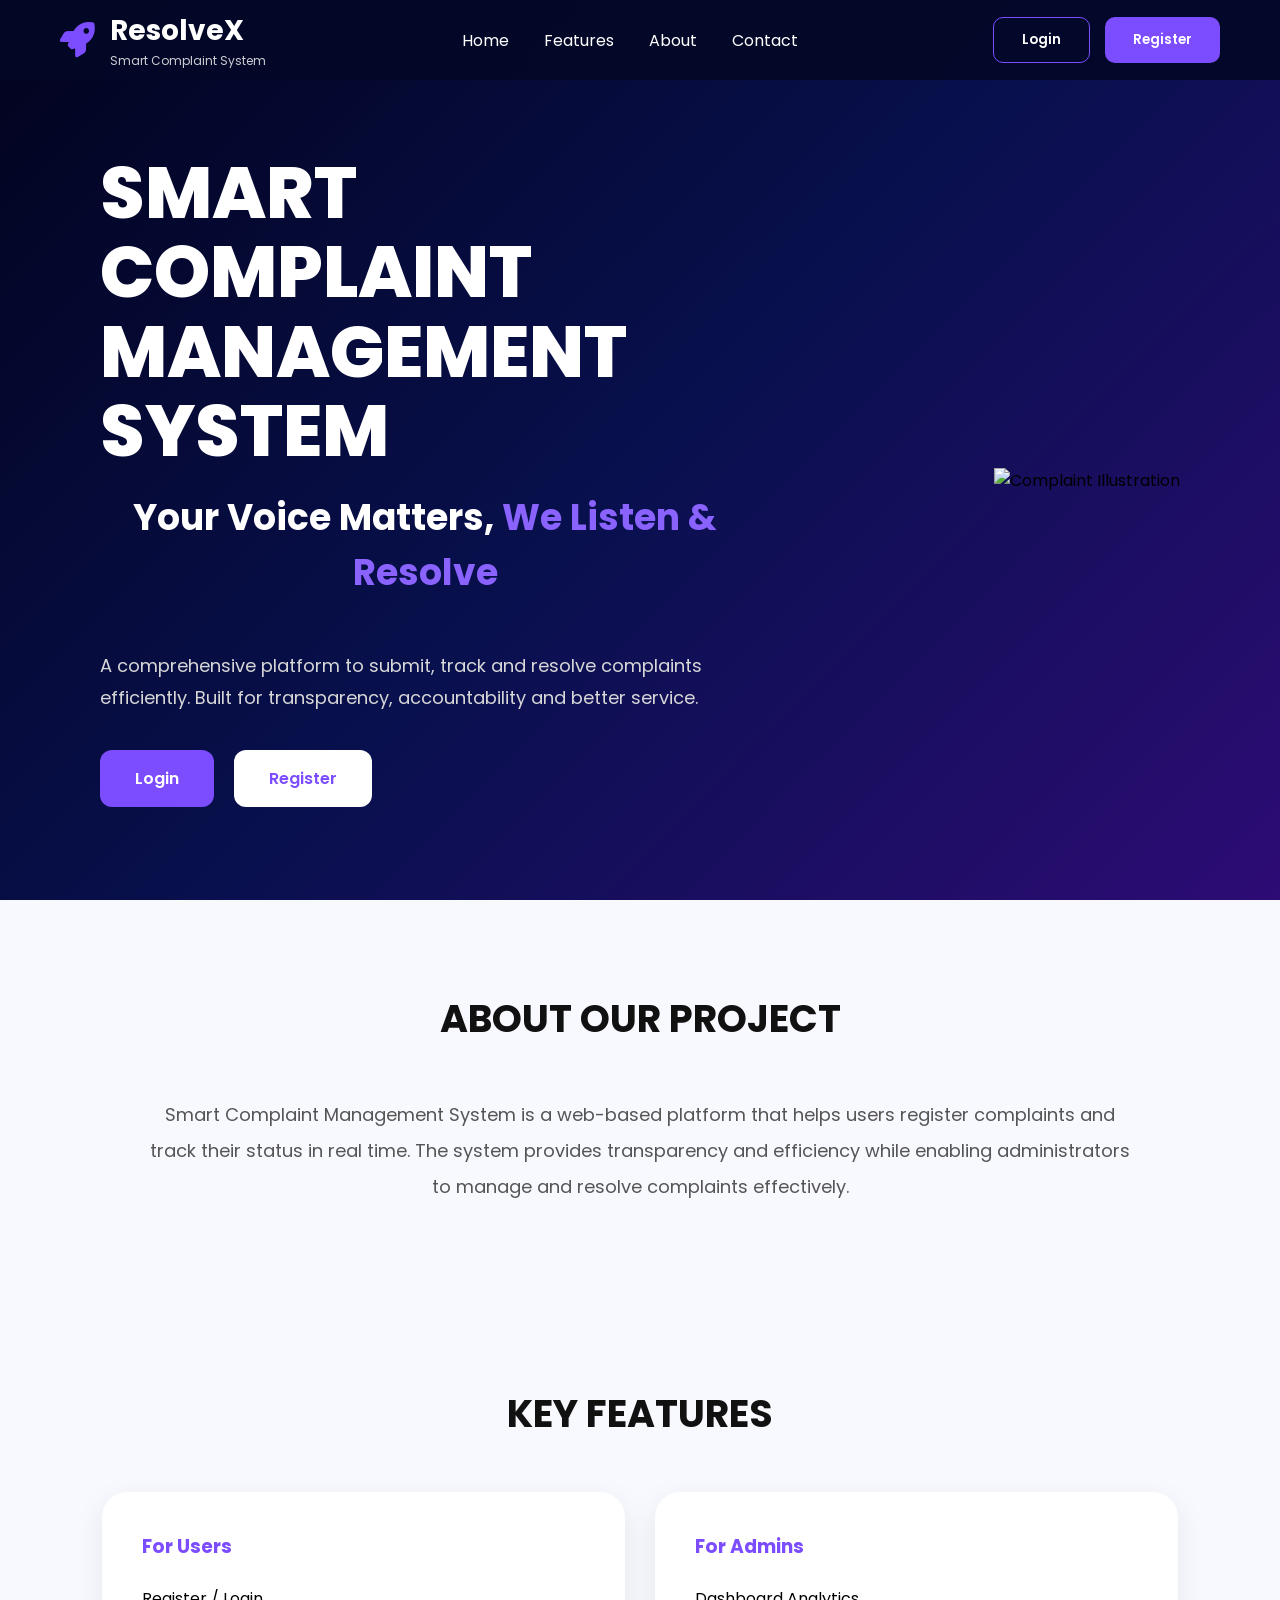
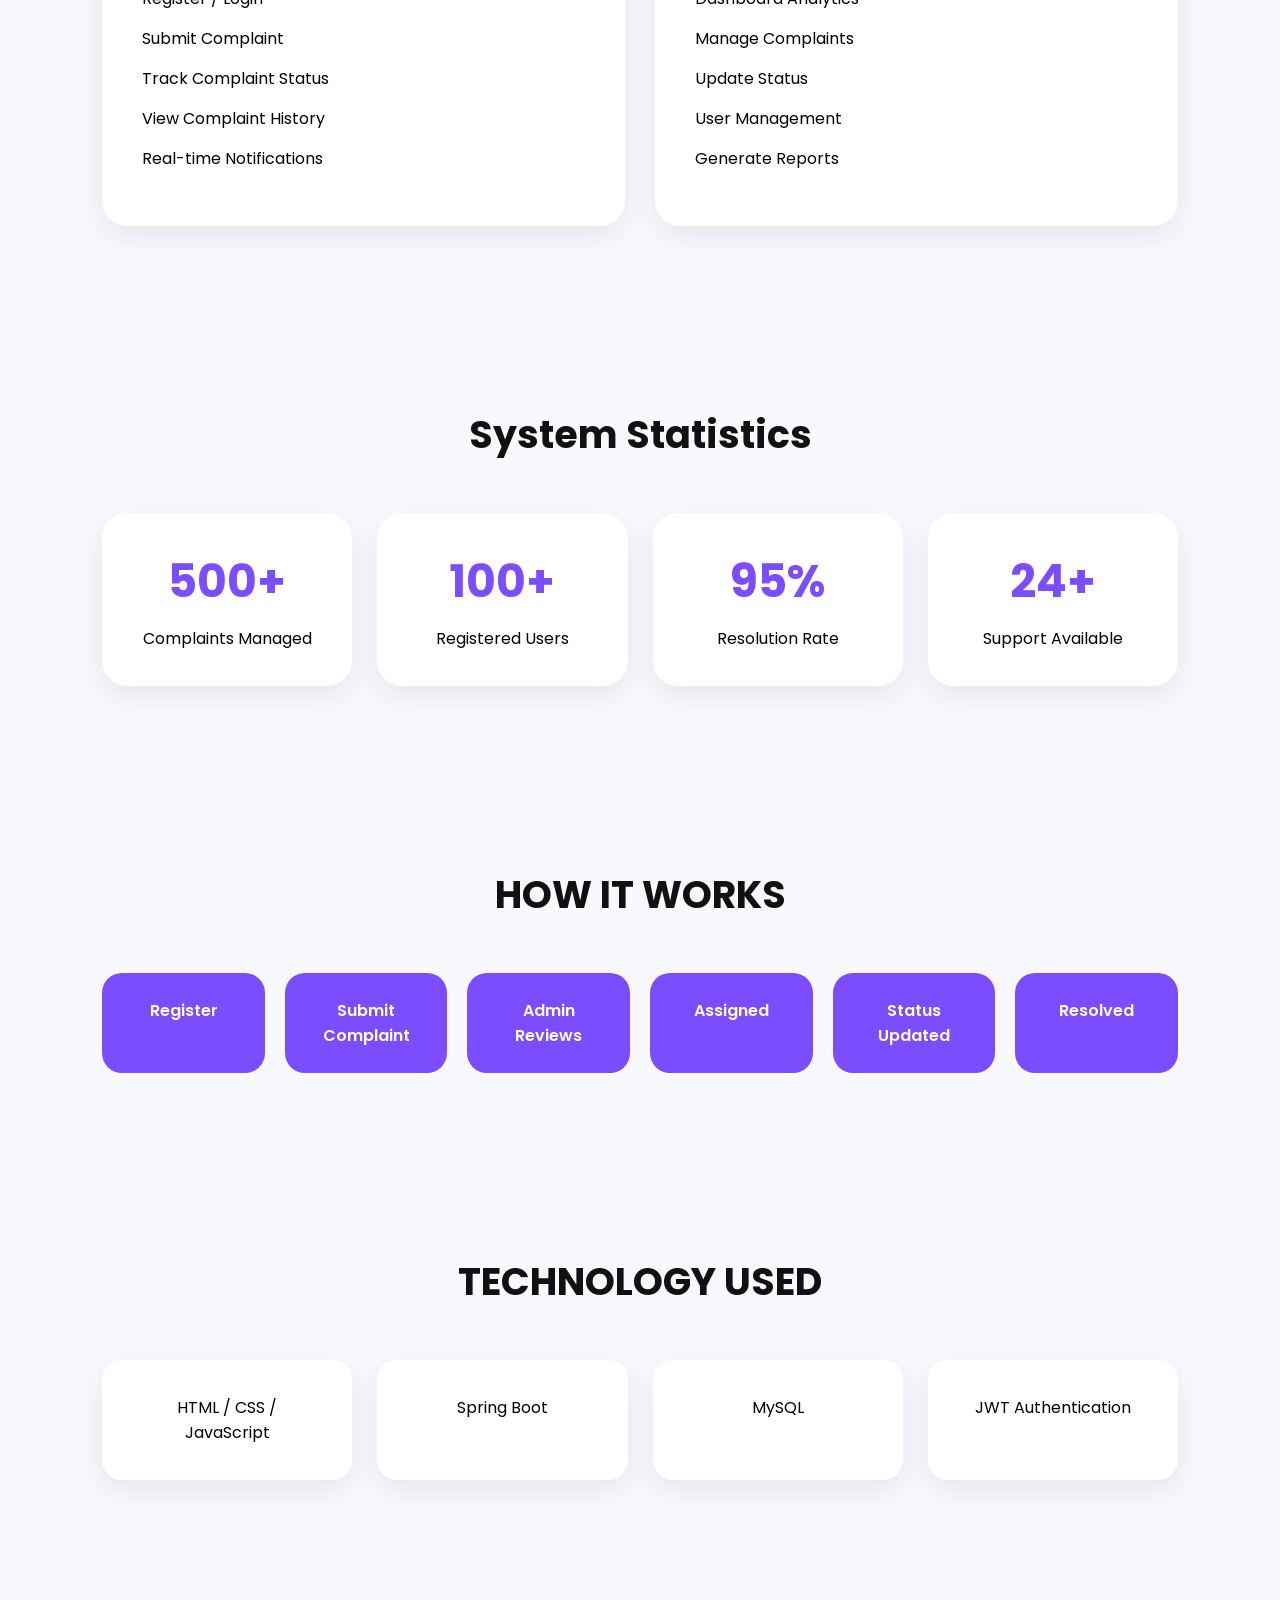
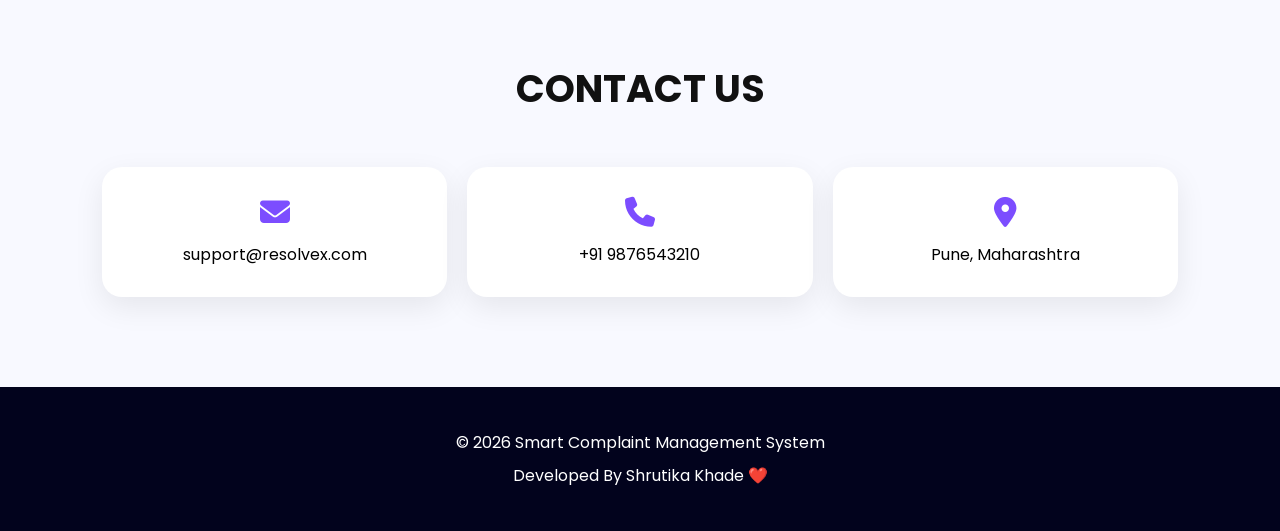
==== Complaint-Managment-System/frontend/index.html @ 394b04c9 "ADD" ====
<!DOCTYPE html>
<html lang="en">
<head>
    <meta charset="UTF-8">
    <meta name="viewport" content="width=device-width, initial-scale=1.0">
    <title>Smart Complaint Management System</title>

    <link rel="stylesheet" href="CSS/index.css">

    <link rel="stylesheet"
    href="https://cdnjs.cloudflare.com/ajax/libs/font-awesome/6.5.1/css/all.min.css">

</head>

<body>

<!-- NAVBAR -->

<nav class="navbar">

    <div class="logo">

        <i class="fa-solid fa-rocket"></i>

        <div>
            <h2>ResolveX</h2>
            <p>Smart Complaint System</p>
        </div>

    </div>

    <ul class="nav-links">
        <li><a href="#">Home</a></li>
        <li><a href="#features">Features</a></li>
        <li><a href="#about">About</a></li>
        <li><a href="#contact">Contact</a></li>
    </ul>

    <div class="nav-buttons">

        <button class="login-btn"
        onclick="window.location.href='login.html'">
            Login
        </button>

        <button class="register-btn"
        onclick="window.location.href='register.html'">
            Register
        </button>

    </div>

</nav>

<!-- HERO SECTION -->

<section class="hero">

    <div class="hero-content">

        <h1>
            SMART COMPLAINT
            <br>
            MANAGEMENT SYSTEM
        </h1>

        <h2>
            Your Voice Matters,
            <span>We Listen & Resolve</span>
        </h2>

        <p>
            A comprehensive platform to submit,
            track and resolve complaints efficiently.
            Built for transparency, accountability
            and better service.
        </p>

        <div class="hero-buttons">

            <button class="hero-login">
                Login
            </button>

            <button class="hero-register">
                Register
            </button>

        </div>

    </div>

    <div class="hero-image">

        <img src="https://cdn-icons-png.flaticon.com/512/4140/4140048.png"
        alt="Complaint Illustration">

    </div>

</section>

<!-- ABOUT -->

<section id="about" class="about-section">

    <h2>ABOUT OUR PROJECT</h2>

    <p>

        Smart Complaint Management System is a web-based
        platform that helps users register complaints
        and track their status in real time.

        The system provides transparency and efficiency
        while enabling administrators to manage and
        resolve complaints effectively.

    </p>

</section>

<!-- FEATURES -->

<section id="features" class="features-section">

    <h2>KEY FEATURES</h2>

    <div class="features-grid">

        <div class="feature-box">

            <h3>For Users</h3>

            <ul>

                <li>Register / Login</li>
                <li>Submit Complaint</li>
                <li>Track Complaint Status</li>
                <li>View Complaint History</li>
                <li>Real-time Notifications</li>

            </ul>

        </div>

        <div class="feature-box">

            <h3>For Admins</h3>

            <ul>

                <li>Dashboard Analytics</li>
                <li>Manage Complaints</li>
                <li>Update Status</li>
                <li>User Management</li>
                <li>Generate Reports</li>

            </ul>

        </div>

    </div>

</section>

<!-- STATS -->

<section class="stats-section">

    <h2>System Statistics</h2>

    <div class="stats-grid">

        <div class="stat-card">

            <h1>500+</h1>

            <p>Complaints Managed</p>

        </div>

        <div class="stat-card">

            <h1>100+</h1>

            <p>Registered Users</p>

        </div>

        <div class="stat-card">

            <h1>95%</h1>

            <p>Resolution Rate</p>

        </div>

        <div class="stat-card">

            <h1>24/7</h1>

            <p>Support Available</p>

        </div>

    </div>

</section>

<!-- HOW IT WORKS -->

<section class="workflow">

    <h2>HOW IT WORKS</h2>

    <div class="steps">

        <div class="step">Register</div>

        <div class="step">Submit Complaint</div>

        <div class="step">Admin Reviews</div>

        <div class="step">Assigned</div>

        <div class="step">Status Updated</div>

        <div class="step">Resolved</div>

    </div>

</section>

<!-- TECHNOLOGY -->

<section class="technology">

    <h2>TECHNOLOGY USED</h2>

    <div class="tech-grid">

        <div class="tech-card">
            HTML / CSS / JavaScript
        </div>

        <div class="tech-card">
            Spring Boot
        </div>

        <div class="tech-card">
            MySQL
        </div>

        <div class="tech-card">
            JWT Authentication
        </div>

    </div>

</section>

<!-- CONTACT -->

<section id="contact" class="contact-section">

    <h2>CONTACT US</h2>

    <div class="contact-grid">

        <div>

            <i class="fa-solid fa-envelope"></i>

            support@resolvex.com

        </div>

        <div>

            <i class="fa-solid fa-phone"></i>

            +91 9876543210

        </div>

        <div>

            <i class="fa-solid fa-location-dot"></i>

            Pune, Maharashtra

        </div>

    </div>

</section>

<!-- FOOTER -->

<footer>

    <p>

        © 2026 Smart Complaint Management System

    </p>

    <p>

        Developed By Shrutika Khade ❤️

    </p>

</footer>

<script src="JavaScript/index.js"></script>

</body>
</html>
---- Complaint-Managment-System/frontend/CSS/index.css ----
/* GOOGLE FONT */

@import url('https://fonts.googleapis.com/css2?family=Poppins:wght@300;400;500;600;700;800&display=swap');

*{
    margin:0;
    padding:0;
    box-sizing:border-box;
    font-family:'Poppins',sans-serif;
}

html{
    scroll-behavior:smooth;
}

body{
    background:#f8f9ff;
    overflow-x:hidden;
}

/* =====================
   NAVBAR
===================== */

.navbar{
    position:fixed;
    top:0;
    left:0;
    width:100%;
    height:80px;

    display:flex;
    justify-content:space-between;
    align-items:center;

    padding:0 60px;

    background:rgba(4,8,40,0.95);

    -webkit-backdrop-filter: blur(10px);
backdrop-filter: blur(10px);

    z-index:1000;
}

.logo{
    display:flex;
    align-items:center;
    gap:15px;
    color:white;
}

.logo i{
    font-size:35px;
    color:#7c4dff;
}

.logo h2{
    font-size:28px;
}

.logo p{
    font-size:12px;
    opacity:.8;
}

.nav-links{
    display:flex;
    gap:35px;
    list-style:none;
}

.nav-links a{
    color:white;
    text-decoration:none;
    transition:.3s;
}

.nav-links a:hover{
    color:#8a63ff;
}

.nav-buttons{
    display:flex;
    gap:15px;
}

.login-btn,
.register-btn{
    border:none;
    padding:12px 28px;
    border-radius:10px;
    cursor:pointer;
    font-weight:600;
}

.login-btn{
    background:transparent;
    border:1px solid #7c4dff;
    color:white;
}

.register-btn{
    background:#7c4dff;
    color:white;
}

/* =====================
   HERO
===================== */

.hero{
    min-height:100vh;

    background:
    linear-gradient(
        135deg,
        #02031d,
        #08104d,
        #2d0c75
    );

    display:flex;
    justify-content:space-between;
    align-items:center;

    padding:120px 100px 60px;
}

.hero-content{
    max-width:650px;
}

.hero-content h1{
    color:white;
    font-size:72px;
    font-weight:800;
    line-height:1.1;
}

.hero-content h2{
    margin-top:20px;
    color:white;
    font-size:36px;
}

.hero-content span{
    color:#8a63ff;
}

.hero-content p{
    color:#d7d7d7;
    margin-top:25px;
    line-height:1.8;
    font-size:18px;
}

.hero-buttons{
    margin-top:35px;
    display:flex;
    gap:20px;
}

.hero-login,
.hero-register{
    padding:16px 35px;
    border:none;
    border-radius:12px;
    cursor:pointer;
    font-size:16px;
    font-weight:600;
}

.hero-login{
    background:#7c4dff;
    color:white;
}

.hero-register{
    background:white;
    color:#7c4dff;
}

.hero-image img{
    width:550px;
}

/* =====================
   SECTIONS
===================== */

section{
    padding:90px 8%;
}

section h2{
    text-align:center;
    margin-bottom:50px;
    font-size:38px;
    color:#111;
}

/* =====================
   ABOUT
===================== */

.about-section p{
    max-width:1000px;
    margin:auto;
    text-align:center;
    font-size:18px;
    line-height:2;
    color:#555;
}

/* =====================
   FEATURES
===================== */

.features-grid{
    display:grid;
    grid-template-columns:repeat(2,1fr);
    gap:30px;
}

.feature-box{
    background:white;
    padding:40px;
    border-radius:25px;
    box-shadow:0 10px 30px rgba(0,0,0,.08);
}

.feature-box h3{
    color:#7c4dff;
    margin-bottom:25px;
}

.feature-box ul{
    list-style:none;
}

.feature-box li{
    margin-bottom:15px;
}

/* =====================
   STATS
===================== */

.stats-grid{
    display:grid;
    grid-template-columns:repeat(4,1fr);
    gap:25px;
}

.stat-card{
    background:white;
    text-align:center;
    padding:35px;
    border-radius:25px;
    box-shadow:0 10px 30px rgba(0,0,0,.08);
}

.stat-card h1{
    color:#7c4dff;
    font-size:45px;
}

.stat-card p{
    margin-top:10px;
}

/* =====================
   WORKFLOW
===================== */

.steps{
    display:grid;
    grid-template-columns:repeat(6,1fr);
    gap:20px;
}

.step{
    background:#7c4dff;
    color:white;
    text-align:center;
    padding:25px;
    border-radius:20px;
    font-weight:600;
}

/* =====================
   TECHNOLOGY
===================== */

.tech-grid{
    display:grid;
    grid-template-columns:repeat(4,1fr);
    gap:25px;
}

.tech-card{
    background:white;
    padding:35px;
    border-radius:20px;
    text-align:center;
    box-shadow:0 10px 30px rgba(0,0,0,.08);
}

/* =====================
   CONTACT
===================== */

.contact-grid{
    display:grid;
    grid-template-columns:repeat(3,1fr);
    gap:20px;
}

.contact-grid div{
    background:white;
    padding:30px;
    border-radius:20px;
    text-align:center;
    box-shadow:0 10px 30px rgba(0,0,0,.08);
}

.contact-grid i{
    display:block;
    font-size:30px;
    margin-bottom:15px;
    color:#7c4dff;
}

/* =====================
   FOOTER
===================== */

footer{
    background:#02031d;
    color:white;
    text-align:center;
    padding:35px;
}

footer p{
    margin:8px 0;
}

/* =====================
   RESPONSIVE
===================== */

@media(max-width:1200px){

    .hero{
        flex-direction:column;
        text-align:center;
        gap:50px;
    }

    .hero-image img{
        width:400px;
    }

    .stats-grid,
    .tech-grid{
        grid-template-columns:repeat(2,1fr);
    }

    .steps{
        grid-template-columns:repeat(2,1fr);
    }
}

@media(max-width:768px){

    .navbar{
        padding:0 20px;
    }

    .nav-links{
        display:none;
    }

    .hero{
        padding:120px 30px 50px;
    }

    .hero-content h1{
        font-size:45px;
    }

    .hero-content h2{
        font-size:25px;
    }

    .hero-image img{
        width:280px;
    }

    .features-grid,
    .stats-grid,
    .tech-grid,
    .contact-grid{
        grid-template-columns:1fr;
    }

    .steps{
        grid-template-columns:1fr;
    }
}

section{
    opacity:0;
    transform:translateY(50px);
    transition:all .8s ease;
}

.hero{
    opacity:1 !important;
    transform:none !important;
}
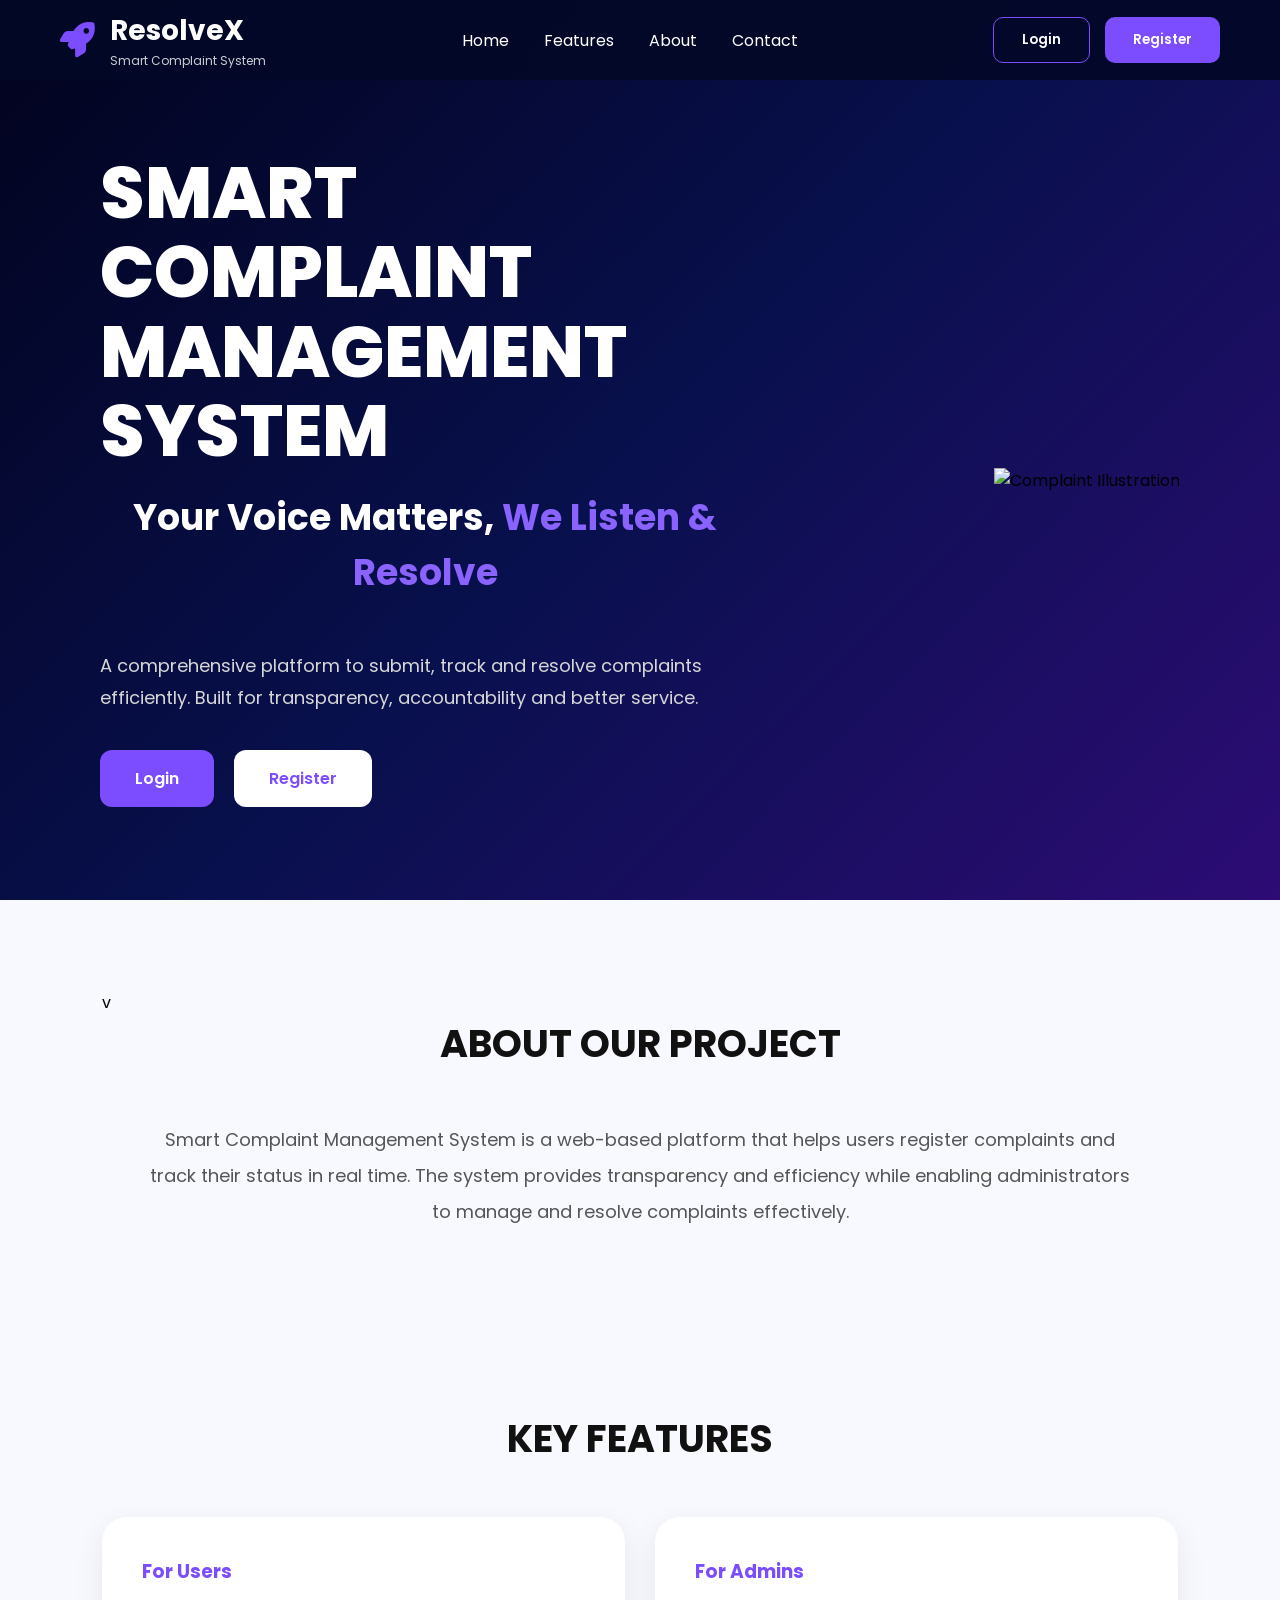
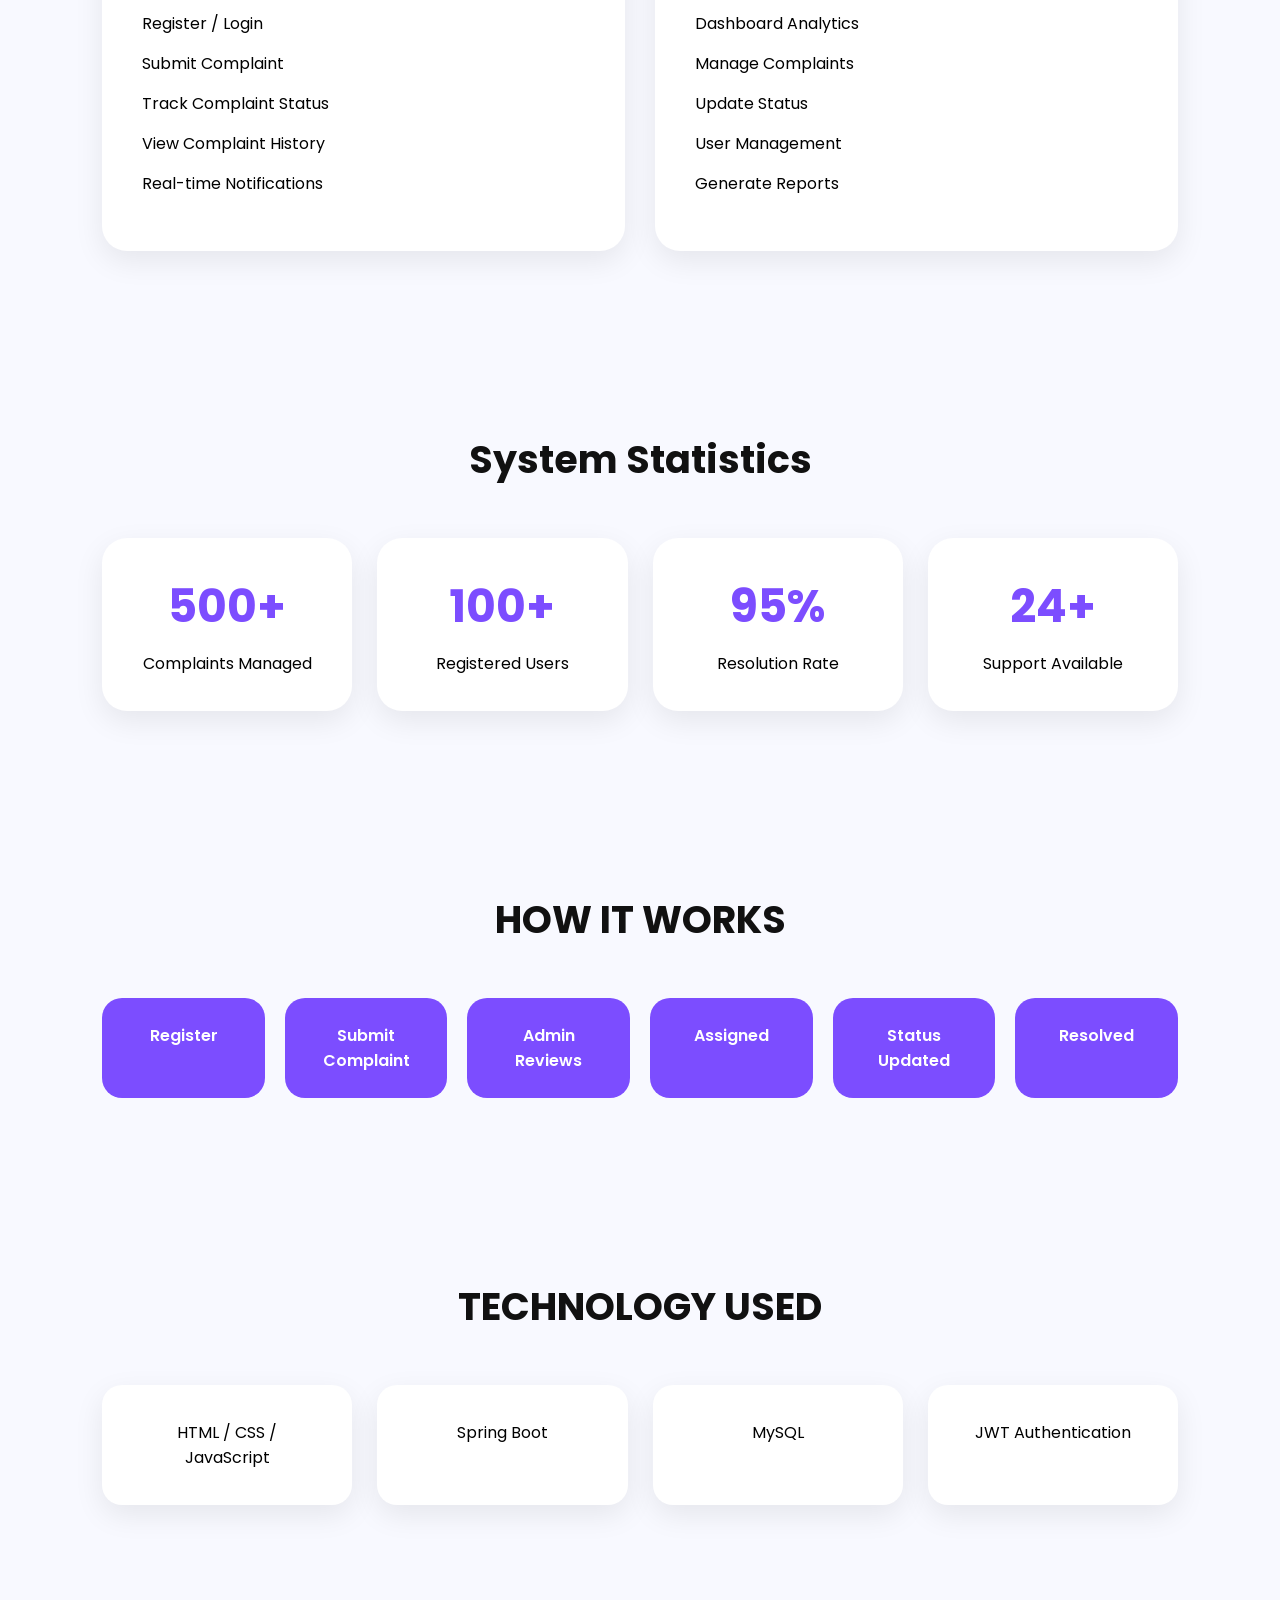
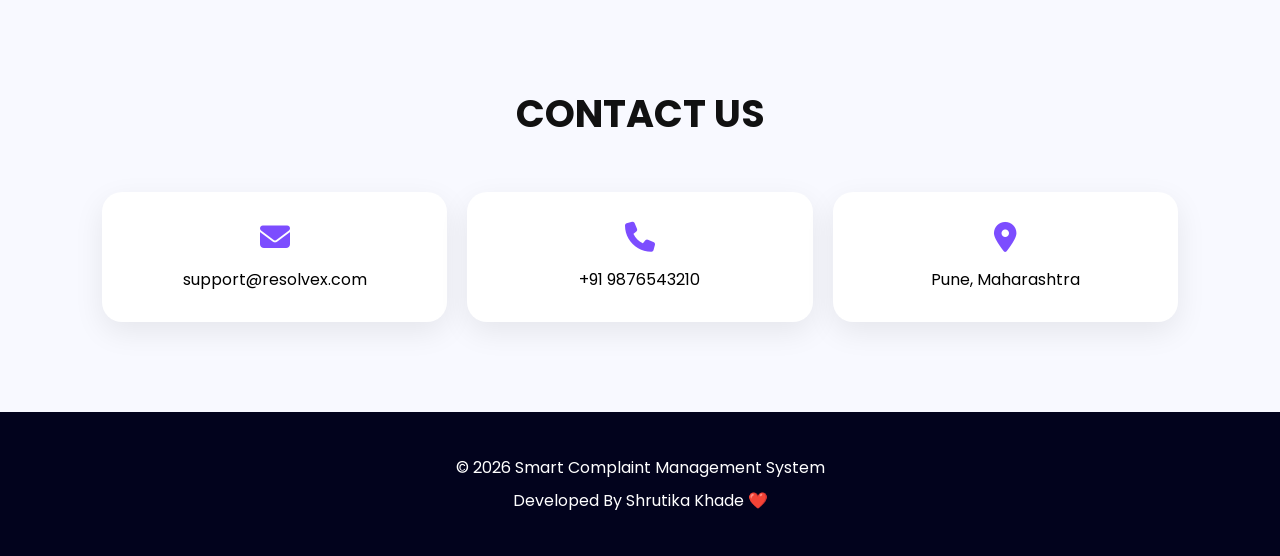
==== commit 7c2df1af: "ADD" ====
--- a/Complaint-Managment-System/frontend/index.html
+++ b/Complaint-Managment-System/frontend/index.html
@@ -102,7 +102,7 @@
 <!-- ABOUT -->
 
 <section id="about" class="about-section">
-
+v
     <h2>ABOUT OUR PROJECT</h2>
 
     <p>
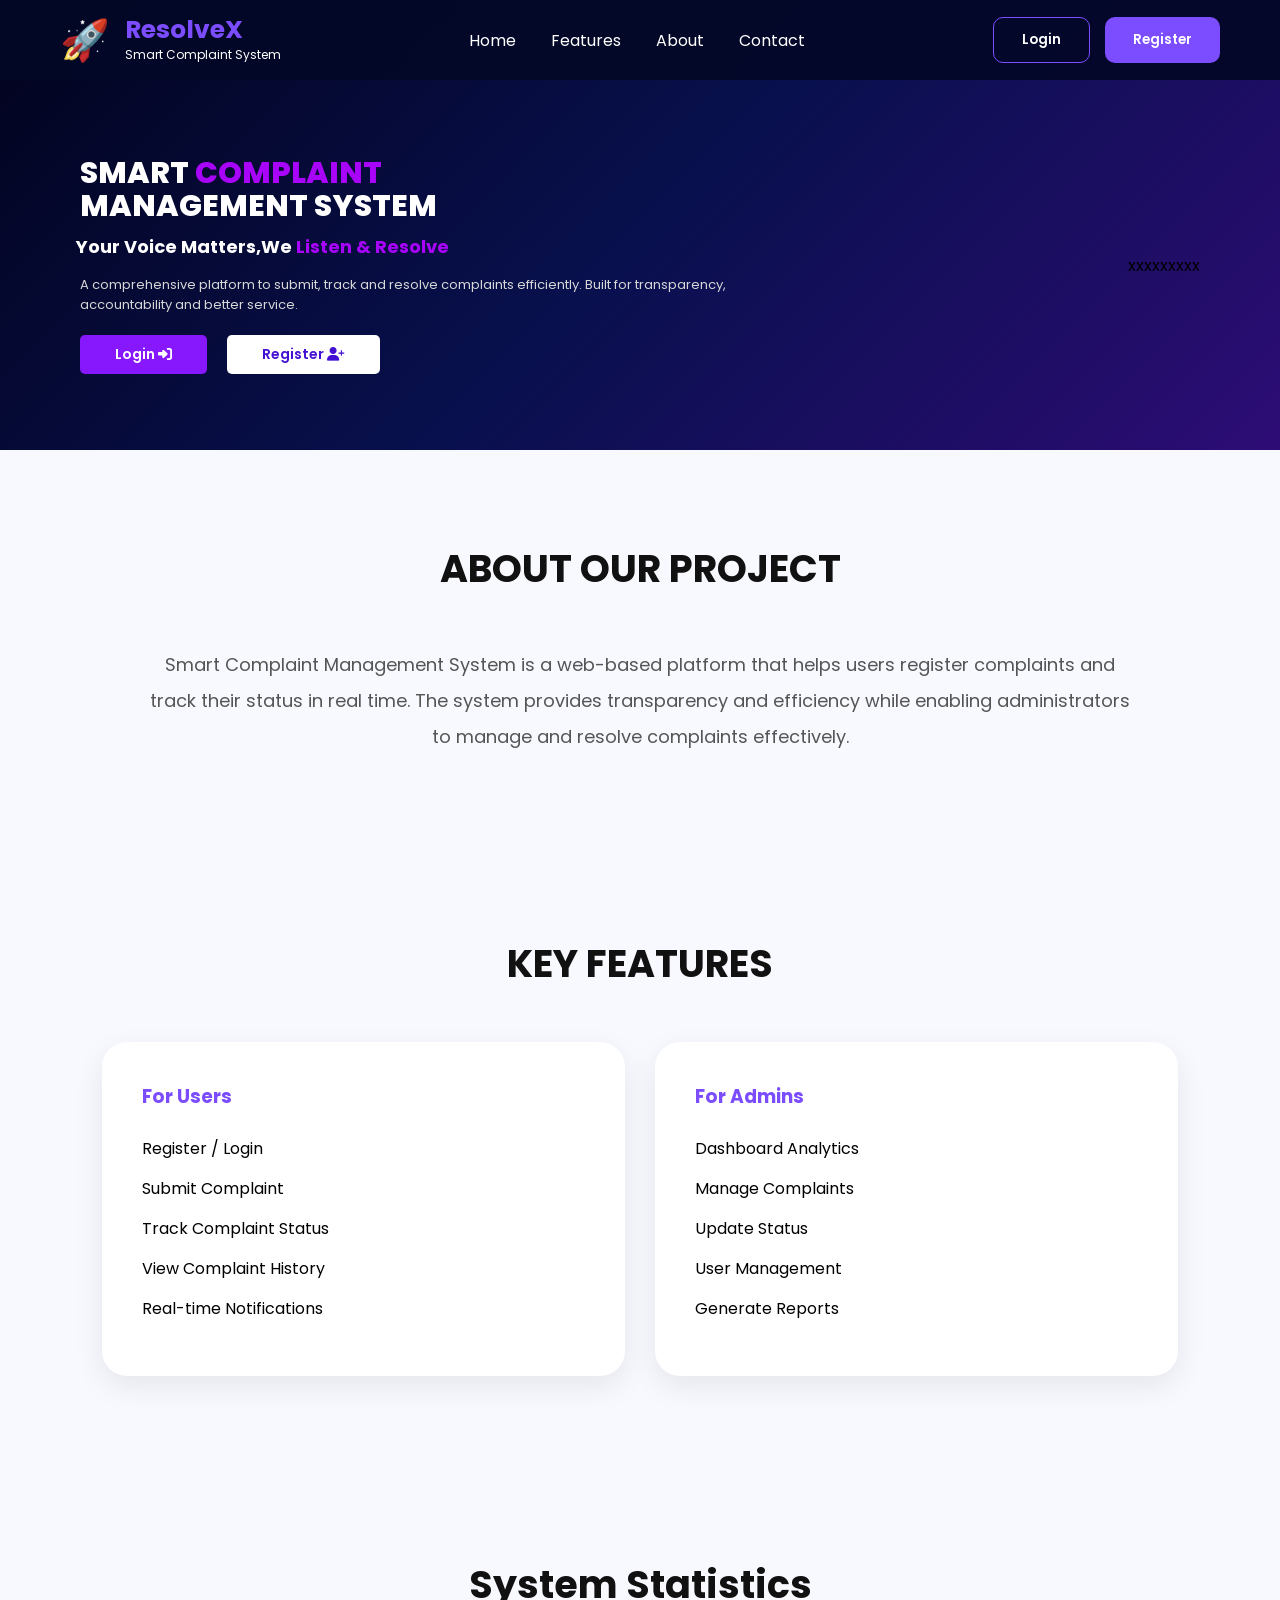
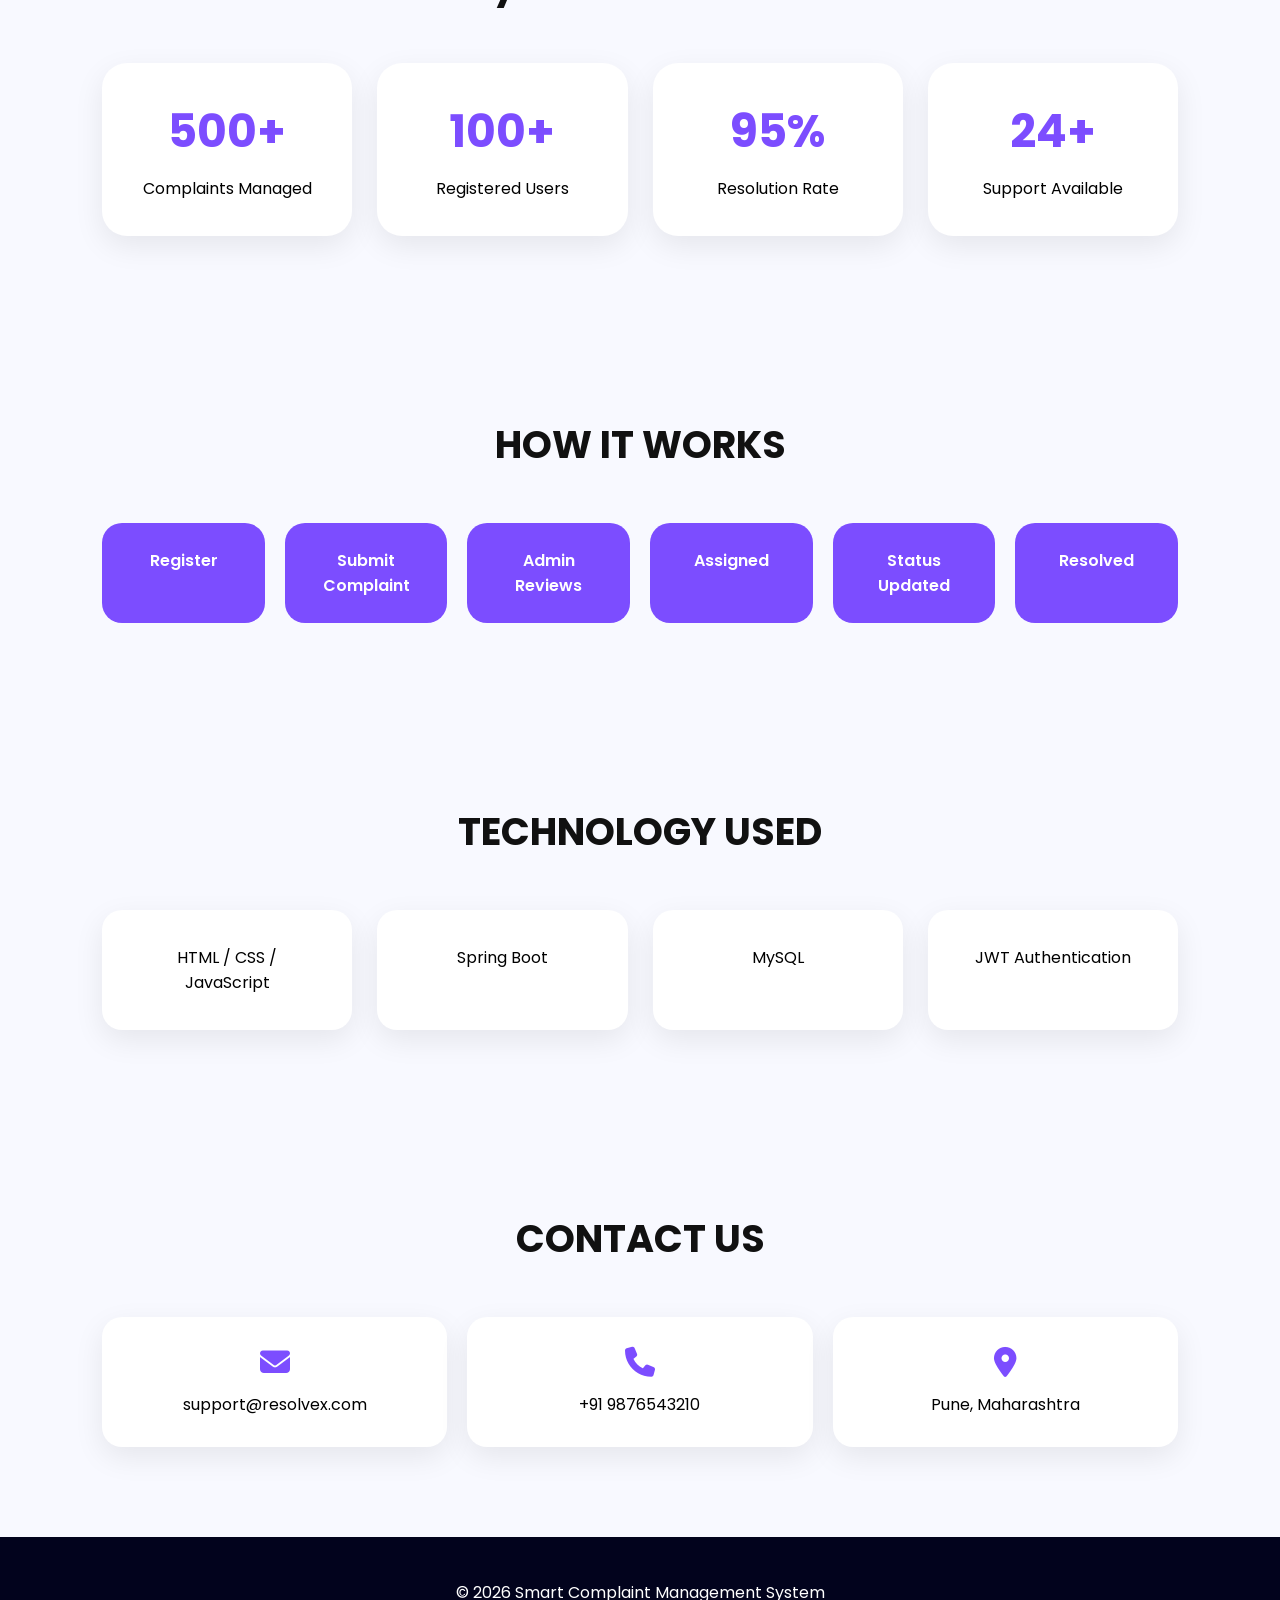
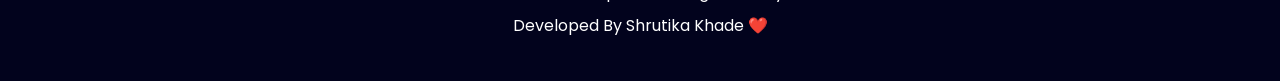
==== commit f2cde325: "ADD" ====
--- a/Complaint-Managment-System/frontend/index.html
+++ b/Complaint-Managment-System/frontend/index.html
@@ -20,7 +20,7 @@
 
     <div class="logo">
 
-        <i class="fa-solid fa-rocket"></i>
+        <div class="logo-icon">🚀</div>
 
         <div>
             <h2>ResolveX</h2>
@@ -59,14 +59,14 @@
     <div class="hero-content">
 
         <h1>
-            SMART COMPLAINT
+            SMART <span>COMPLAINT</span> 
             <br>
             MANAGEMENT SYSTEM
         </h1>
 
         <h2>
-            Your Voice Matters,
-            <span>We Listen & Resolve</span>
+            Your Voice Matters,We
+            <span> Listen & Resolve</span>
         </h2>
 
         <p>
@@ -78,22 +78,23 @@
 
         <div class="hero-buttons">
 
-            <button class="hero-login">
-                Login
-            </button>
-
-            <button class="hero-register">
-                Register
-            </button>
-
-        </div>
+    <button class="hero-login">
+        Login
+        <i class="fa-solid fa-right-to-bracket"></i>
+    </button>
+
+    <button class="hero-register">
+        Register
+        <i class="fa-solid fa-user-plus"></i>
+    </button>
+
+       </div>
 
     </div>
 
     <div class="hero-image">
 
-        <img src="https://cdn-icons-png.flaticon.com/512/4140/4140048.png"
-        alt="Complaint Illustration">
+        xxxxxxxxx
 
     </div>
 
@@ -102,7 +103,7 @@
 <!-- ABOUT -->
 
 <section id="about" class="about-section">
-v
+
     <h2>ABOUT OUR PROJECT</h2>
 
     <p>
--- a/Complaint-Managment-System/frontend/CSS/index.css
+++ b/Complaint-Managment-System/frontend/CSS/index.css
@@ -47,21 +47,24 @@
     display:flex;
     align-items:center;
     gap:15px;
-    color:white;
-}
-
-.logo i{
-    font-size:35px;
-    color:#7c4dff;
+}
+
+.logo-icon{
+    font-size: 40px;
 }
 
 .logo h2{
-    font-size:28px;
+    color:#7c4dff !important;
+    font-size:25px;
+    font-weight:700;
+    line-height:1;
+    margin-bottom:4px;
 }
 
 .logo p{
+    color:#ffffff !important;
     font-size:12px;
-    opacity:.8;
+    margin:0;
 }
 
 .nav-links{
@@ -110,7 +113,7 @@
 ===================== */
 
 .hero{
-    min-height:100vh;
+    min-height:50vh;
 
     background:
     linear-gradient(
@@ -124,35 +127,42 @@
     justify-content:space-between;
     align-items:center;
 
-    padding:120px 100px 60px;
+    padding:100px 80px 40px;
+
+    padding-bottom: 20px;
+    
 }
 
 .hero-content{
     max-width:650px;
+    
 }
 
 .hero-content h1{
     color:white;
-    font-size:72px;
+    font-size:30px;
     font-weight:800;
     line-height:1.1;
 }
 
 .hero-content h2{
-    margin-top:20px;
-    color:white;
-    font-size:36px;
+    margin-top:10px;
+    color:white;
+    font-size:18px;
+    margin-left: -285px;
+
+    
 }
 
 .hero-content span{
-    color:#8a63ff;
+    color:#a804f9;
 }
 
 .hero-content p{
     color:#d7d7d7;
-    margin-top:25px;
-    line-height:1.8;
-    font-size:18px;
+    margin-top:-35px;
+
+    font-size:13px;
 }
 
 .hero-buttons{
@@ -165,20 +175,25 @@
 .hero-register{
     padding:16px 35px;
     border:none;
-    border-radius:12px;
+    border-radius:5px;
     cursor:pointer;
-    font-size:16px;
+    font-size:14px;
     font-weight:600;
+
+    padding-top: 9px;
+    padding-bottom: 9px;
+    margin-top: -15px;
+
 }
 
 .hero-login{
-    background:#7c4dff;
+    background:#8718fd;
     color:white;
 }
 
 .hero-register{
     background:white;
-    color:#7c4dff;
+    color:#4410d3;
 }
 
 .hero-image img{
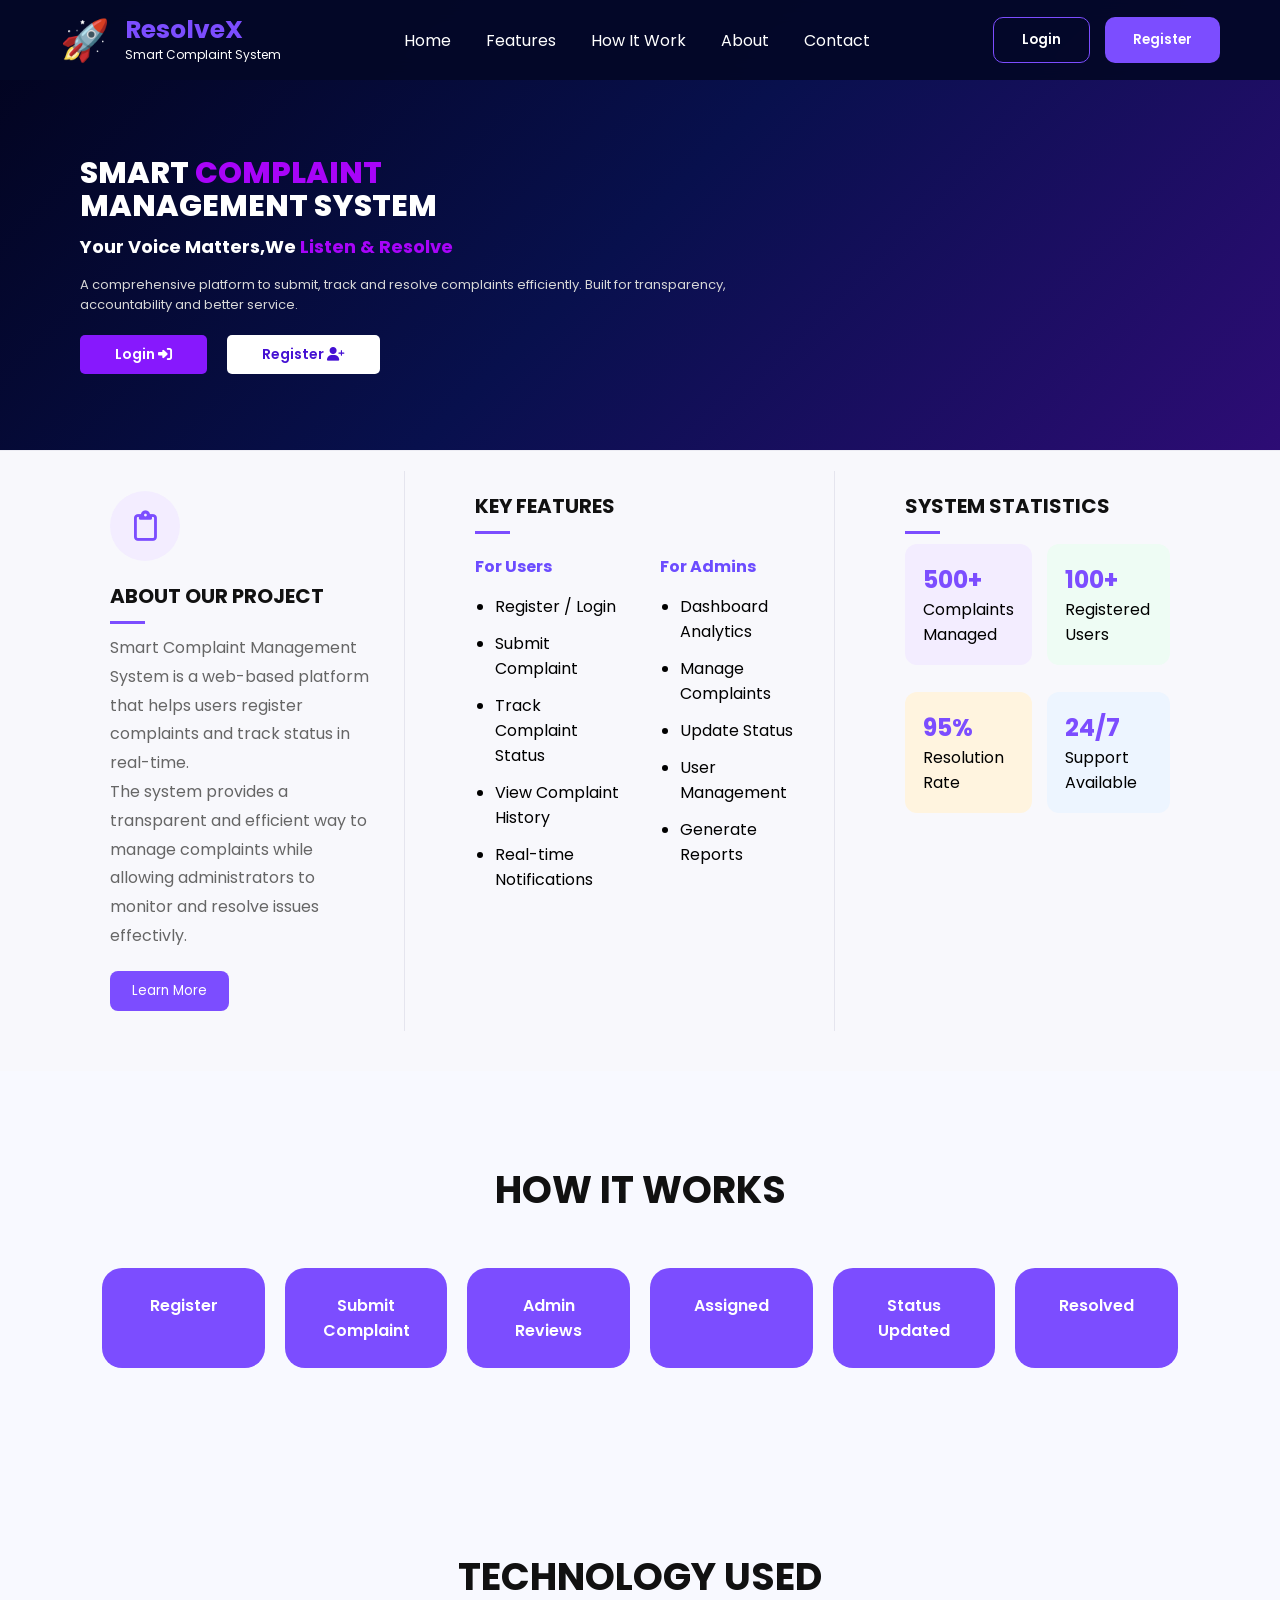
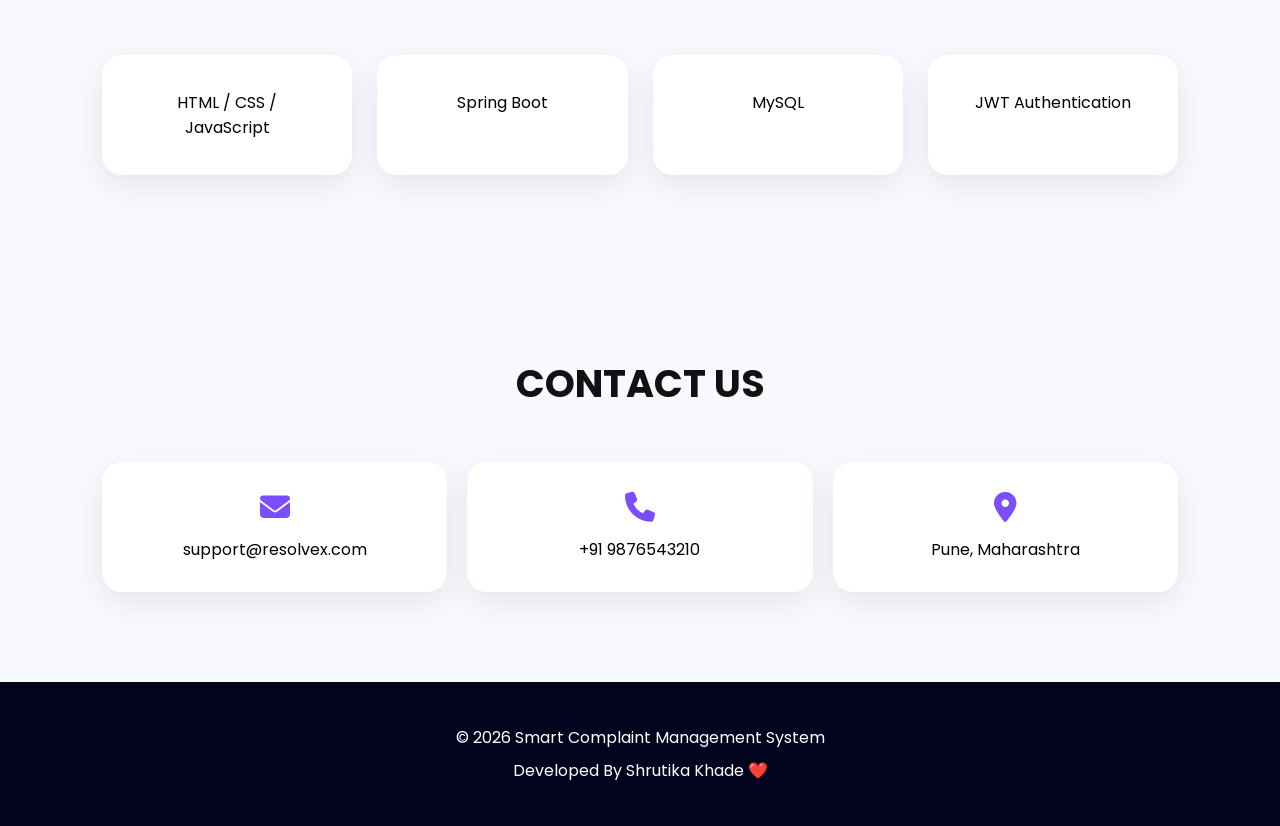
==== commit f059be16: "ADD" ====
--- a/Complaint-Managment-System/frontend/index.html
+++ b/Complaint-Managment-System/frontend/index.html
@@ -32,8 +32,10 @@
     <ul class="nav-links">
         <li><a href="#">Home</a></li>
         <li><a href="#features">Features</a></li>
+          <li><a href="#works">How It Work</a></li>
         <li><a href="#about">About</a></li>
         <li><a href="#contact">Contact</a></li>
+      
     </ul>
 
     <div class="nav-buttons">
@@ -94,123 +96,114 @@
 
     <div class="hero-image">
 
-        xxxxxxxxx
-
-    </div>
-
-</section>
-
-<!-- ABOUT -->
-
-<section id="about" class="about-section">
-
-    <h2>ABOUT OUR PROJECT</h2>
-
-    <p>
-
-        Smart Complaint Management System is a web-based
-        platform that helps users register complaints
-        and track their status in real time.
-
-        The system provides transparency and efficiency
-        while enabling administrators to manage and
-        resolve complaints effectively.
-
-    </p>
-
-</section>
-
-<!-- FEATURES -->
-
-<section id="features" class="features-section">
+    
+
+    </div>
+
+</section>
+
+<section class="info-section">
+
+    <!-- ABOUT -->
+
+    <div class="info-card">
+
+        
+       <div class="about-icon">
+   <i class="fa-regular fa-clipboard"></i>
+</div>
+        <h2>ABOUT OUR PROJECT</h2>
+
+        <p>
+            Smart Complaint Management System is a web-based
+            platform that helps users register complaints
+            and track status in real-time.
+            <br>
+
+            The system provides a transparent and efficient way to manage 
+            complaints while allowing administrators to monitor and resolve 
+            issues effectivly.
+        </p>
+
+        <button class="learn-btn">
+    Learn More
+</button>
+
+    </div>
+
+    <!-- FEATURES -->
+
+    <div class="info-card">
 
     <h2>KEY FEATURES</h2>
 
-    <div class="features-grid">
-
-        <div class="feature-box">
-
-            <h3>For Users</h3>
+    <div class="feature-columns">
+
+        <div>
+            <h4>For Users</h4>
 
             <ul>
-
                 <li>Register / Login</li>
                 <li>Submit Complaint</li>
                 <li>Track Complaint Status</li>
                 <li>View Complaint History</li>
                 <li>Real-time Notifications</li>
-
             </ul>
-
-        </div>
-
-        <div class="feature-box">
-
-            <h3>For Admins</h3>
+        </div>
+
+        <div>
+            <h4>For Admins</h4>
 
             <ul>
-
                 <li>Dashboard Analytics</li>
                 <li>Manage Complaints</li>
                 <li>Update Status</li>
                 <li>User Management</li>
                 <li>Generate Reports</li>
-
             </ul>
-
-        </div>
-
-    </div>
-
-</section>
-
-<!-- STATS -->
-
-<section class="stats-section">
-
-    <h2>System Statistics</h2>
-
-    <div class="stats-grid">
-
-        <div class="stat-card">
-
-            <h1>500+</h1>
-
-            <p>Complaints Managed</p>
-
-        </div>
-
-        <div class="stat-card">
-
-            <h1>100+</h1>
-
-            <p>Registered Users</p>
-
-        </div>
-
-        <div class="stat-card">
-
-            <h1>95%</h1>
-
-            <p>Resolution Rate</p>
-
-        </div>
-
-        <div class="stat-card">
-
-            <h1>24/7</h1>
-
-            <p>Support Available</p>
-
-        </div>
-
-    </div>
+        </div>
+
+    </div>
+
+</div>
+
+    <!-- STATS -->
+
+    <div class="info-card">
+
+    <h2>SYSTEM STATISTICS</h2>
+
+    <div class="stats-boxes">
+
+        <div class="mini-stat stat1">
+            <strong>500+</strong>
+            <span>Complaints Managed</span>
+        </div>
+
+        <div class="mini-stat stat2">
+            <strong>100+</strong>
+            <span>Registered Users</span>
+        </div>
+
+        <div class="mini-stat stat3">
+            <strong>95%</strong>
+            <span>Resolution Rate</span>
+        </div>
+
+        <div class="mini-stat stat4">
+            <strong>24/7</strong>
+            <span>Support Available</span>
+        </div>
+
+    </div>
+
+</div>
 
 </section>
 
 <!-- HOW IT WORKS -->
 
-<section class="workflow">
+<section  id="works" class="workflow">
 
     <h2>HOW IT WORKS</h2>
 
--- a/Complaint-Managment-System/frontend/CSS/index.css
+++ b/Complaint-Managment-System/frontend/CSS/index.css
@@ -149,7 +149,7 @@
     margin-top:10px;
     color:white;
     font-size:18px;
-    margin-left: -285px;
+    text-align:left;
 
     
 }
@@ -435,4 +435,134 @@
 .hero{
     opacity:1 !important;
     transform:none !important;
+}
+.info-section{
+    display:grid;
+    grid-template-columns:1fr 1.2fr 1fr;
+
+    gap:40px;
+
+    background:#f8f8fc;
+
+    padding:20px 80px 40px;
+
+    border-top:1px solid #ececf3;
+}
+.info-card{
+    background:transparent;
+    box-shadow:none;
+    border-radius:0;
+    padding:20px 30px;
+
+}
+.info-card:hover{
+    transform:translateY(-5px);
+}
+.info-card h2{
+    font-size:20px;
+    font-weight:700;
+    text-align:left;
+
+    margin-bottom:10px;
+}
+
+.info-card h2::after{
+    content:"";
+    display:block;
+
+    width:35px;
+    height:3px;
+
+    background:#7c4dff;
+
+    margin-top:10px;
+}
+.info-card p{
+    color:#666;
+    line-height:1.8;
+}
+
+.info-card ul{
+    padding-left:20px;
+}
+
+.info-card li{
+    margin-bottom:12px;
+}
+
+.mini-stat{
+    background:#f4f4ff;
+
+    padding:15px;
+
+    border-radius:12px;
+
+    margin-bottom:12px;
+}
+
+.mini-stat strong{
+    display:block;
+    font-size:24px;
+    color:#7c4dff;
+}
+.info-card{
+    border-right:1px solid #e5e5ee;
+}
+
+.info-card:last-child{
+    border-right:none;
+}
+.stats-boxes{
+    display:grid;
+
+    grid-template-columns:1fr 1fr;
+
+    gap:15px;
+}
+
+.mini-stat{
+    padding:18px;
+    border-radius:12px;
+}
+.stat1{background:#f3edff;}
+.stat2{background:#eefcf4;}
+.stat3{background:#fff4df;}
+.stat4{background:#edf5ff;}
+
+.about-icon{
+    width:70px;
+    height:70px;
+
+    border-radius:50%;
+
+    background:#f3edff;
+
+    display:flex;
+    justify-content:center;
+    align-items:center;
+
+    font-size:30px;
+    color:#7c4dff;
+
+    margin-bottom:20px;
+}
+.feature-columns{
+    display:grid;
+    grid-template-columns:1fr 1fr;
+    gap:40px;
+    margin-top:20px;
+}
+
+.feature-columns h4{
+    color:#6c4cff;
+    margin-bottom:15px;
+}
+.learn-btn{
+    margin-top:20px;
+    padding:10px 22px;
+    border:none;
+    border-radius:8px;
+    background:#7c4dff;
+    color:white;
+    cursor:pointer;
 }
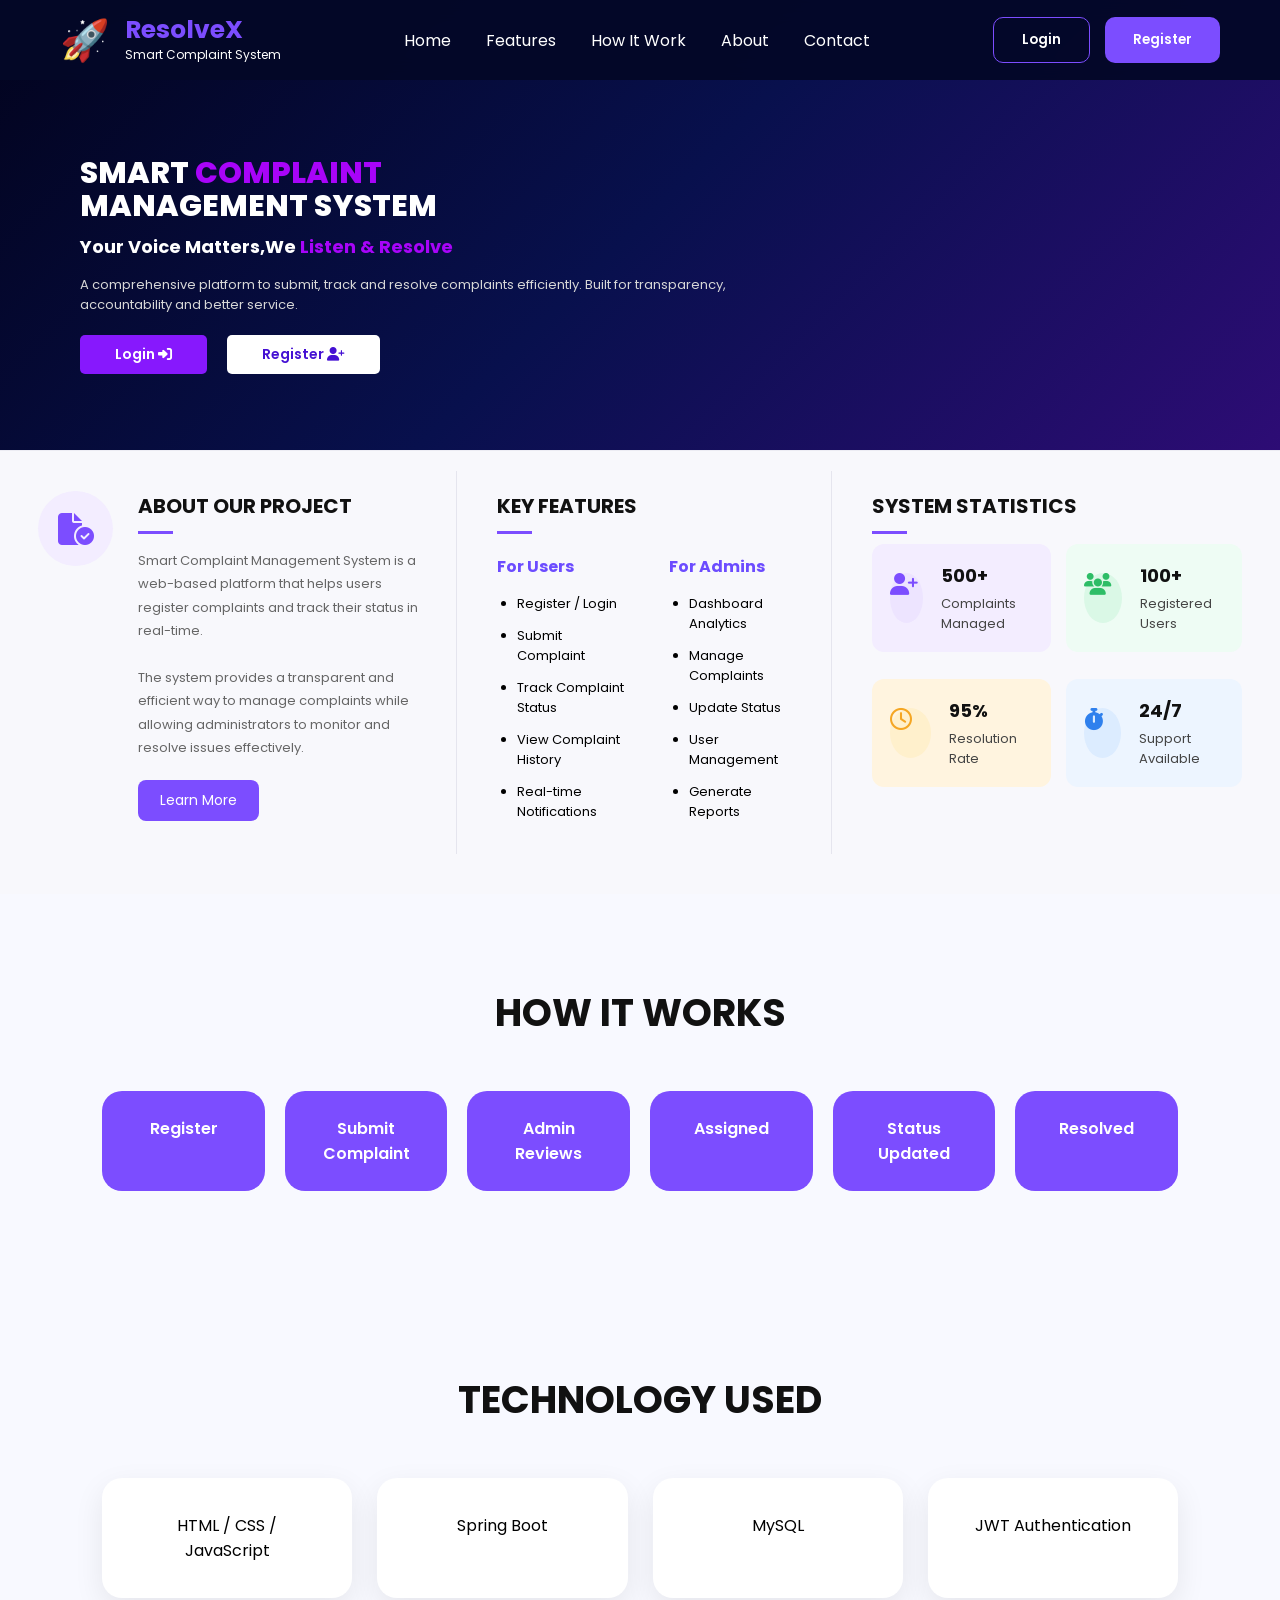
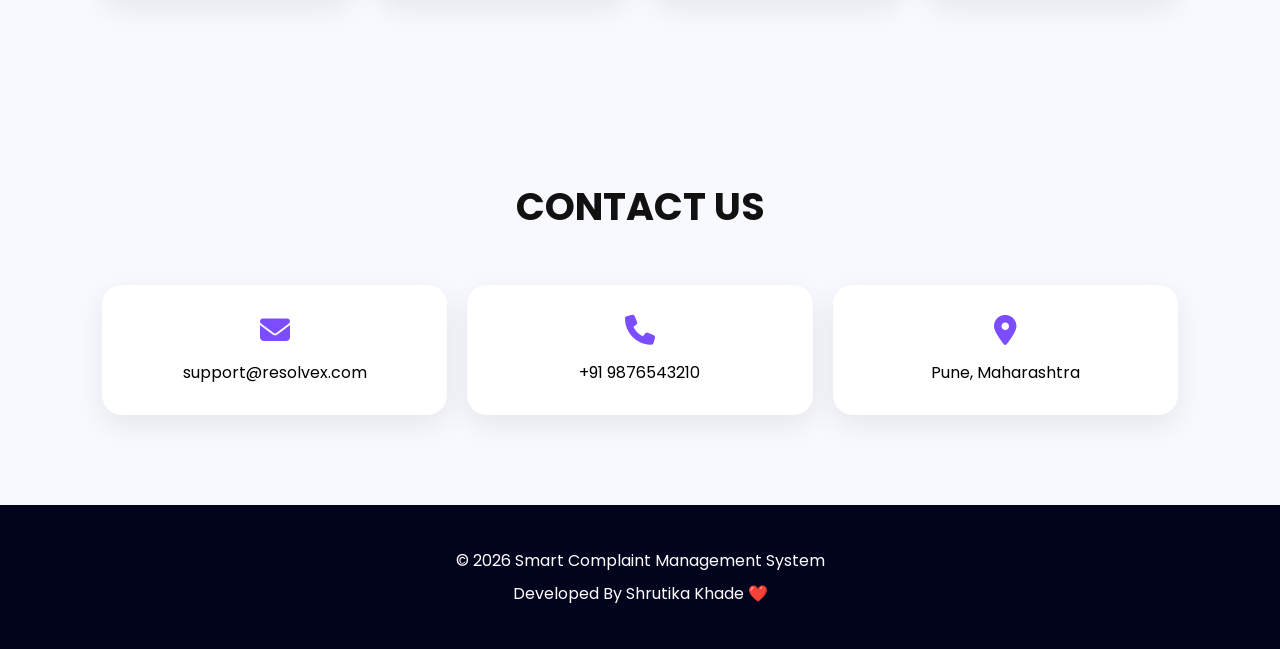
==== commit 0be16774: "ADD" ====
--- a/Complaint-Managment-System/frontend/index.html
+++ b/Complaint-Managment-System/frontend/index.html
@@ -108,29 +108,38 @@
 
     <div class="info-card">
 
-        
-       <div class="about-icon">
-   <i class="fa-regular fa-clipboard"></i>
-</div>
-        <h2>ABOUT OUR PROJECT</h2>
-
-        <p>
-            Smart Complaint Management System is a web-based
-            platform that helps users register complaints
-            and track status in real-time.
-            <br>
-
-            The system provides a transparent and efficient way to manage 
-            complaints while allowing administrators to monitor and resolve 
-            issues effectivly.
-        </p>
-
-        <button class="learn-btn">
-    Learn More
-</button>
-
-    </div>
-
+    
+
+    <div class="about-wrapper">
+
+        <div class="about-icon">
+            <i class="fa-solid fa-file-circle-check"></i>
+        </div>
+
+        <div class="about-content">
+
+            <h2>ABOUT OUR PROJECT</h2>
+
+            <p>
+                Smart Complaint Management System is a web-based
+                platform that helps users register complaints and
+                track their status in real-time.
+                <br><br>
+                The system provides a transparent and efficient
+                way to manage complaints while allowing
+                administrators to monitor and resolve issues
+                effectively.
+            </p>
+
+            <button class="learn-btn">
+                Learn More
+            </button>
+
+        </div>
+
+    </div>
+
+</div>
     <!-- FEATURES -->
 
     <div class="info-card">
@@ -176,24 +185,36 @@
     <div class="stats-boxes">
 
         <div class="mini-stat stat1">
-            <strong>500+</strong>
-            <span>Complaints Managed</span>
-        </div>
-
-        <div class="mini-stat stat2">
-            <strong>100+</strong>
-            <span>Registered Users</span>
-        </div>
-
-        <div class="mini-stat stat3">
-            <strong>95%</strong>
-            <span>Resolution Rate</span>
-        </div>
-
-        <div class="mini-stat stat4">
-            <strong>24/7</strong>
-            <span>Support Available</span>
-        </div>
+    <i class="fa-solid fa-user-plus stat-icon"></i>
+    <div class="stat-text">
+        <strong>500+</strong>
+        <span>Complaints Managed</span>
+    </div>
+</div>
+
+<div class="mini-stat stat2">
+    <i class="fa-solid fa-users stat-icon"></i>
+    <div class="stat-text">
+        <strong>100+</strong>
+        <span>Registered Users</span>
+    </div>
+</div>
+
+<div class="mini-stat stat3">
+    <i class="fa-regular fa-clock stat-icon"></i>
+    <div class="stat-text">
+        <strong>95%</strong>
+        <span>Resolution Rate</span>
+    </div>
+</div>
+
+<div class="mini-stat stat4">
+    <i class="fa-solid fa-stopwatch stat-icon"></i>
+    <div class="stat-text">
+        <strong>24/7</strong>
+        <span>Support Available</span>
+    </div>
+</div>
 
     </div>
 
--- a/Complaint-Managment-System/frontend/CSS/index.css
+++ b/Complaint-Managment-System/frontend/CSS/index.css
@@ -437,14 +437,14 @@
     transform:none !important;
 }
 .info-section{
-    display:grid;
-    grid-template-columns:1fr 1.2fr 1fr;
-
-    gap:40px;
+    
+    display:grid;
+    grid-template-columns:1.6fr 1.3fr 1.4fr;
+    gap:10px;
 
     background:#f8f8fc;
 
-    padding:20px 80px 40px;
+    padding:20px 8px 40px;
 
     border-top:1px solid #ececf3;
 }
@@ -505,6 +505,10 @@
     font-size:24px;
     color:#7c4dff;
 }
+
+.mini-stat span{
+    font-size: 13px;
+}
 .info-card{
     border-right:1px solid #e5e5ee;
 }
@@ -520,18 +524,14 @@
     gap:15px;
 }
 
-.mini-stat{
-    padding:18px;
-    border-radius:12px;
-}
 .stat1{background:#f3edff;}
 .stat2{background:#eefcf4;}
 .stat3{background:#fff4df;}
 .stat4{background:#edf5ff;}
 
 .about-icon{
-    width:70px;
-    height:70px;
+    width:55px;
+    height:55px;
 
     border-radius:50%;
 
@@ -556,6 +556,9 @@
 .feature-columns h4{
     color:#6c4cff;
     margin-bottom:15px;
+}
+.feature-columns li{
+    font-size: 13px;
 }
 .learn-btn{
     margin-top:20px;
@@ -565,4 +568,115 @@
     background:#7c4dff;
     color:white;
     cursor:pointer;
+}
+
+.about-wrapper{
+    display:flex;
+    align-items:flex-start;
+    gap:25px;
+}
+
+.about-content{
+    flex:1;
+}
+
+.about-content h2{
+    text-align:left;
+}
+
+.about-content p{
+    font-size:13px;
+    line-height:1.8;
+    margin-top:15px;
+}
+
+.about-icon{
+    min-width:75px;
+    height:75px;
+
+    border-radius:50%;
+    background:#f3edff;
+
+    display:flex;
+    justify-content:center;
+    align-items:center;
+
+    font-size:32px;
+    color:#7c4dff;
+}
+
+.learn-btn{
+    margin-top:20px;
+
+    padding:10px 22px;
+
+    border:none;
+    border-radius:8px;
+
+    background:#7c4dff;
+    color:white;
+
+    font-size:14px;
+    cursor:pointer;
+}
+.mini-stat{
+    display:flex;
+    align-items:center;
+    gap:15px;
+
+    padding:18px;
+    border-radius:12px;
+}
+
+.stat-icon{
+    width:50px;
+    height:50px;
+
+    display:flex;
+    justify-content:center;
+    align-items:center;
+
+    border-radius:50%;
+
+    font-size:22px;
+}
+.mini-stat{
+    display:flex;
+    align-items:center;
+    gap:18px;
+}
+.stat1 .stat-icon{
+    background:#ede4ff;
+    color:#7c4dff;
+}
+
+.stat2 .stat-icon{
+    background:#daf8e6;
+    color:#2dbd66;
+}
+
+.stat3 .stat-icon{
+    background:#fff0cc;
+    color:#f5a623;
+}
+
+.stat4 .stat-icon{
+    background:#dcecff;
+    color:#2f80ed;
+}
+.mini-stat strong{
+    display:block;
+    font-size:18px;
+    font-weight:700;
+    color:#111;
+}
+
+.mini-stat span{
+    font-size:13px;
+    color:#444;
+}
+.stat-text{
+    display:flex;
+    flex-direction:column;
+    gap:5px;
 }
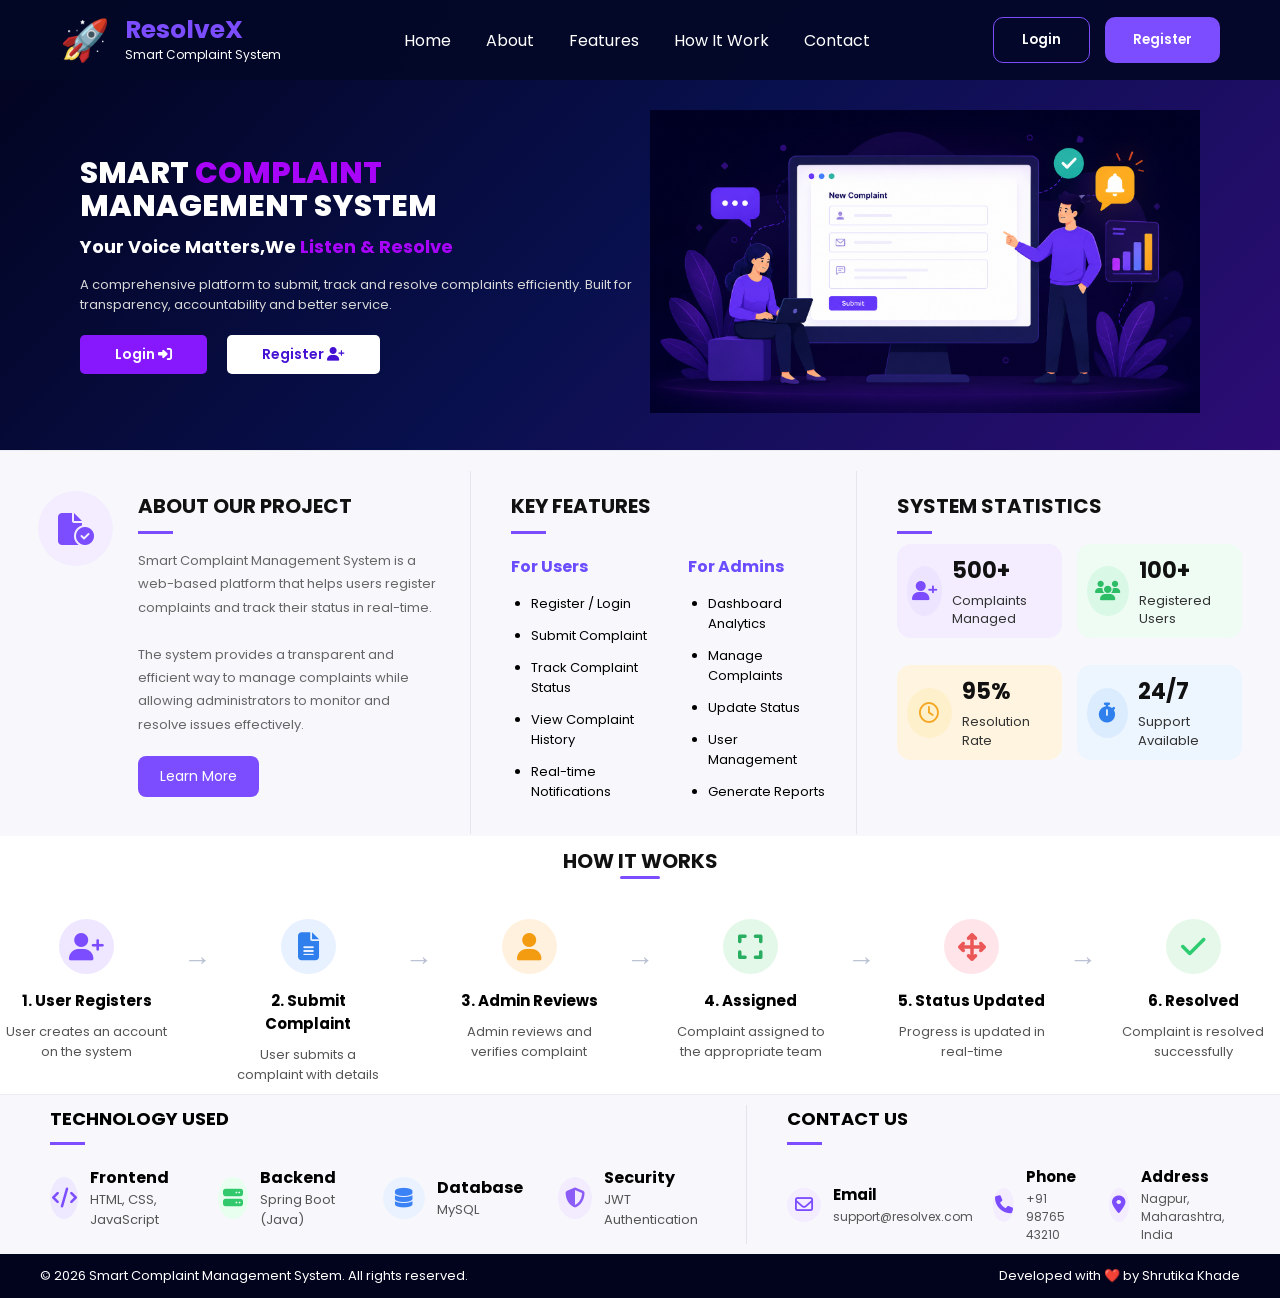
==== commit 08b91017: "Add" ====
--- a/Complaint-Managment-System/frontend/index.html
+++ b/Complaint-Managment-System/frontend/index.html
@@ -31,9 +31,10 @@
 
     <ul class="nav-links">
         <li><a href="#">Home</a></li>
+        <li><a href="#about">About</a></li>
         <li><a href="#features">Features</a></li>
           <li><a href="#works">How It Work</a></li>
-        <li><a href="#about">About</a></li>
+        
         <li><a href="#contact">Contact</a></li>
       
     </ul>
@@ -95,22 +96,21 @@
     </div>
 
     <div class="hero-image">
+        <img src="Image/complaintImage.png" alt="Hero Image">
+
+    </div>
+
+</section>
+
+<section class="info-section">
+
+    <!-- ABOUT -->
+
+    <div class="info-card" >
 
     
 
-    </div>
-
-</section>
-
-<section class="info-section">
-
-    <!-- ABOUT -->
-
-    <div class="info-card">
-
-    
-
-    <div class="about-wrapper">
+    <div class="about-wrapper" id="about" >
 
         <div class="about-icon">
             <i class="fa-solid fa-file-circle-check"></i>
@@ -146,7 +146,7 @@
 
     <h2>KEY FEATURES</h2>
 
-    <div class="feature-columns">
+    <div class="feature-columns" id="features">
 
         <div>
             <h4>For Users</h4>
@@ -185,7 +185,10 @@
     <div class="stats-boxes">
 
         <div class="mini-stat stat1">
-    <i class="fa-solid fa-user-plus stat-icon"></i>
+            <div class="stat-icon">
+                    <i class="fa-solid fa-user-plus "></i>
+            </div>
+
     <div class="stat-text">
         <strong>500+</strong>
         <span>Complaints Managed</span>
@@ -193,7 +196,10 @@
 </div>
 
 <div class="mini-stat stat2">
-    <i class="fa-solid fa-users stat-icon"></i>
+    <div class="stat-icon">
+         <i class="fa-solid fa-users "></i>
+    </div>
+   
     <div class="stat-text">
         <strong>100+</strong>
         <span>Registered Users</span>
@@ -201,7 +207,11 @@
 </div>
 
 <div class="mini-stat stat3">
-    <i class="fa-regular fa-clock stat-icon"></i>
+
+    <div class="stat-icon">
+        <i class="fa-regular fa-clock "></i>
+    </div>
+    
     <div class="stat-text">
         <strong>95%</strong>
         <span>Resolution Rate</span>
@@ -209,7 +219,10 @@
 </div>
 
 <div class="mini-stat stat4">
-    <i class="fa-solid fa-stopwatch stat-icon"></i>
+    <div class="stat-icon">
+        <i class="fa-solid fa-stopwatch "></i>
+    </div>
+    
     <div class="stat-text">
         <strong>24/7</strong>
         <span>Support Available</span>
@@ -224,109 +237,166 @@
 
 <!-- HOW IT WORKS -->
 
-<section  id="works" class="workflow">
+<section id="works" class="workflow">
 
     <h2>HOW IT WORKS</h2>
-
-    <div class="steps">
-
-        <div class="step">Register</div>
-
-        <div class="step">Submit Complaint</div>
-
-        <div class="step">Admin Reviews</div>
-
-        <div class="step">Assigned</div>
-
-        <div class="step">Status Updated</div>
-
-        <div class="step">Resolved</div>
+    <div class="section-line"></div>
+
+    <div class="workflow-container">
+
+        <div class="work-item">
+            <div class="work-icon purple">
+                <i class="fa-solid fa-user-plus"></i>
+            </div>
+            <h4>1. User Registers</h4>
+            <p>User creates an account on the system</p>
+        </div>
+
+        <div class="arrow">→</div>
+
+        <div class="work-item">
+            <div class="work-icon blue">
+                <i class="fa-solid fa-file-lines"></i>
+            </div>
+            <h4>2. Submit Complaint</h4>
+            <p>User submits a complaint with details</p>
+        </div>
+
+        <div class="arrow">→</div>
+
+        <div class="work-item">
+            <div class="work-icon orange">
+                <i class="fa-solid fa-user"></i>
+            </div>
+            <h4>3. Admin Reviews</h4>
+            <p>Admin reviews and verifies complaint</p>
+        </div>
+
+        <div class="arrow">→</div>
+
+        <div class="work-item">
+            <div class="work-icon green">
+                <i class="fa-solid fa-expand"></i>
+            </div>
+            <h4>4. Assigned</h4>
+            <p>Complaint assigned to the appropriate team</p>
+        </div>
+
+        <div class="arrow">→</div>
+
+        <div class="work-item">
+            <div class="work-icon red">
+                <i class="fa-solid fa-arrows-up-down-left-right"></i>
+            </div>
+            <h4>5. Status Updated</h4>
+            <p>Progress is updated in real-time</p>
+        </div>
+
+        <div class="arrow">→</div>
+
+        <div class="work-item">
+            <div class="work-icon success">
+                <i class="fa-solid fa-check"></i>
+            </div>
+            <h4>6. Resolved</h4>
+            <p>Complaint is resolved successfully</p>
+        </div>
 
     </div>
 
 </section>
-
 <!-- TECHNOLOGY -->
-
-<section class="technology">
-
-    <h2>TECHNOLOGY USED</h2>
-
-    <div class="tech-grid">
-
-        <div class="tech-card">
-            HTML / CSS / JavaScript
-        </div>
-
-        <div class="tech-card">
-            Spring Boot
-        </div>
-
-        <div class="tech-card">
-            MySQL
-        </div>
-
-        <div class="tech-card">
-            JWT Authentication
-        </div>
-
+<section class="bottom-info">
+
+    <div class="tech-section">
+
+        <h3>TECHNOLOGY USED</h3>
+
+        <div class="bottom-line"></div>
+
+        <div class="tech-items">
+<div class="tech-item frontend">
+    <i class="fa-solid fa-code"></i>
+    <div>
+        <h4>Frontend</h4>
+        <p>HTML, CSS, JavaScript</p>
+    </div>
+</div>
+
+<div class="tech-item backend">
+    <i class="fa-solid fa-server"></i>
+    <div>
+        <h4>Backend</h4>
+        <p>Spring Boot (Java)</p>
+    </div>
+</div>
+
+<div class="tech-item database">
+    <i class="fa-solid fa-database"></i>
+    <div>
+        <h4>Database</h4>
+        <p>MySQL</p>
+    </div>
+</div>
+
+<div class="tech-item security">
+    <i class="fa-solid fa-shield-halved"></i>
+    <div>
+        <h4>Security</h4>
+        <p>JWT Authentication</p>
+    </div>
+</div>
+
+        </div>
+
+    </div>
+
+    <div class="contact-section-box" id="contact">
+
+        <h3>CONTACT US</h3>
+        <div class="bottom-line"></div>
+<div class="contact-details">
+
+    <div class="contact-item">
+        <i class="fa-regular fa-envelope"></i>
+        <div>
+            <h4>Email</h4>
+            <p>support@resolvex.com</p>
+        </div>
+    </div>
+
+    <div class="contact-item">
+        <i class="fa-solid fa-phone"></i>
+        <div>
+            <h4>Phone</h4>
+            <p>+91 98765 43210</p>
+        </div>
+    </div>
+
+    <div class="contact-item">
+        <i class="fa-solid fa-location-dot"></i>
+        <div>
+            <h4>Address</h4>
+            <p>Nagpur, Maharashtra, India</p>
+        </div>
+    </div>
+
+</div>
     </div>
 
 </section>
 
-<!-- CONTACT -->
-
-<section id="contact" class="contact-section">
-
-    <h2>CONTACT US</h2>
-
-    <div class="contact-grid">
-
-        <div>
-
-            <i class="fa-solid fa-envelope"></i>
-
-            support@resolvex.com
-
-        </div>
-
-        <div>
-
-            <i class="fa-solid fa-phone"></i>
-
-            +91 9876543210
-
-        </div>
-
-        <div>
-
-            <i class="fa-solid fa-location-dot"></i>
-
-            Pune, Maharashtra
-
-        </div>
-
-    </div>
-
-</section>
-
-<!-- FOOTER -->
 
 <footer>
 
+    <p>© 2026 Smart Complaint Management System. All rights reserved.</p>
+
     <p>
-
-        © 2026 Smart Complaint Management System
-
+        Developed with ❤️ by Shrutika Khade
     </p>
 
-    <p>
-
-        Developed By Shrutika Khade ❤️
-
-    </p>
-
 </footer>
+
 
 <script src="JavaScript/index.js"></script>
 
--- a/Complaint-Managment-System/frontend/CSS/index.css
+++ b/Complaint-Managment-System/frontend/CSS/index.css
@@ -286,25 +286,6 @@
 }
 
 /* =====================
-   WORKFLOW
-===================== */
-
-.steps{
-    display:grid;
-    grid-template-columns:repeat(6,1fr);
-    gap:20px;
-}
-
-.step{
-    background:#7c4dff;
-    color:white;
-    text-align:center;
-    padding:25px;
-    border-radius:20px;
-    font-weight:600;
-}
-
-/* =====================
    TECHNOLOGY
 ===================== */
 
@@ -444,7 +425,7 @@
 
     background:#f8f8fc;
 
-    padding:20px 8px 40px;
+    padding:20px 8px 2px;
 
     border-top:1px solid #ececf3;
 }
@@ -622,28 +603,48 @@
 .mini-stat{
     display:flex;
     align-items:center;
-    gap:15px;
-
-    padding:18px;
-    border-radius:12px;
+    gap:10px;
+
+    min-height:10px;
+    padding:10px;
+
+    border-radius:14px;
+    min-width: 90px;
 }
 
 .stat-icon{
     width:50px;
     height:50px;
 
+    
+
     display:flex;
     justify-content:center;
     align-items:center;
 
     border-radius:50%;
 
+    font-size:20px;
+
+}
+
+.stat-text{
+    display:flex;
+    flex-direction:column;
+    justify-content:center;
+    gap:8px;
+}
+
+.mini-stat strong{
     font-size:22px;
-}
-.mini-stat{
-    display:flex;
-    align-items:center;
-    gap:18px;
+    font-weight:700;
+    color:#111;
+}
+
+.mini-stat span{
+    font-size:13px;
+    line-height:1.4;
+    color:#333;
 }
 .stat1 .stat-icon{
     background:#ede4ff;
@@ -664,19 +665,249 @@
     background:#dcecff;
     color:#2f80ed;
 }
-.mini-stat strong{
-    display:block;
+
+.stat-text{
+    display:flex;
+    flex-direction:column;
+    gap:5px;
+}
+.stat-icon{
+    text-align: center;
+    
+}
+
+.workflow{
+    background:#fff;
+    padding:10px 5px ;
+}
+
+.workflow h2{
+    text-align:center;
+    font-size:20px;
+    font-weight:700;
+    margin-bottom:0px;
+}
+
+.section-line{
+    width:40px;
+    height:3px;
+    background:#7c4dff;
+
+    margin:0 auto 40px;
+    border-radius:5px;
+}
+
+.workflow-container{
+    display:flex;
+    justify-content:center;
+    align-items:flex-start;
+    gap:15px;
+    flex-wrap:nowrap;
+}
+
+.work-item{
+    width:170px;
+    text-align:center;
+}
+
+.work-icon{
+    width:55px;
+    height:55px;
+    border-radius:50%;
+
+    display:flex;
+    justify-content:center;
+    align-items:center;
+
+    margin:0 auto 15px;
+    font-size:28px;
+}
+
+.work-item h4{
+    font-size:15px;
+    margin-bottom:10px;
+}
+
+.work-item p{
+    font-size:13px;
+    line-height:1.5;
+    color:#555;
+}
+
+.arrow{
+    font-size:28px;
+    color:#b7bfd1;
+    margin-top:20px;
+}
+
+.purple{
+    background:#efe7ff;
+    color:#7c4dff;
+}
+
+.blue{
+    background:#e8f1ff;
+    color:#2f80ed;
+}
+
+.orange{
+    background:#fff1de;
+    color:#f39c12;
+}
+
+.green{
+    background:#e4f8ea;
+    color:#27ae60;
+}
+
+.red{
+    background:#ffe5ea;
+    color:#eb5757;
+}
+
+.success{
+    background:#e6f8ea;
+    color:#2ecc71;
+}
+.bottom-info{
+    display:grid;
+    grid-template-columns:1.3fr 1fr;
+
+    background:#f8f8fc;
+
+    border-top:1px solid #ececf3;
+
+    padding:10px 50px;
+}
+
+.tech-section{
+    padding-right:40px;
+    border-right:1px solid #e4e4ec;
+    
+}
+
+.contact-section-box{
+    padding-left:40px;
+}
+
+.bottom-info h3{
     font-size:18px;
     font-weight:700;
-    color:#111;
-}
-
-.mini-stat span{
+}
+
+.bottom-line{
+    width:35px;
+    height:3px;
+
+    background:#7c4dff;
+
+    margin:10px 0 20px;
+}
+
+.tech-items,
+.contact-items{
+    display:flex;
+    gap:35px;
+    align-items:center;
+}
+
+.tech-item,
+.contact-item{
+    display:flex;
+    align-items:center;
+    gap:12px;
+}
+
+.tech-item strong,
+.contact-item strong{
+    display:block;
+    font-size:15px;
+}
+
+.tech-item p,
+.contact-item p{
     font-size:13px;
-    color:#444;
-}
-.stat-text{
-    display:flex;
-    flex-direction:column;
-    gap:5px;
+    color:#555;
+}
+
+.tech-item i{
+    width:42px;
+    height:42px;
+
+    display:flex;
+    align-items:center;
+    justify-content:center;
+
+    border-radius:50%;
+    font-size:20px;
+}
+.frontend i{
+    background:#efe9ff;
+    color:#7c4dff;
+}
+
+.backend i{
+    background:#e8fff0;
+    color:#32c96c;
+}
+
+.database i{
+    background:#eaf2ff;
+    color:#3b82f6;
+}
+
+.security i{
+    background:#f3ecff;
+    color:#8b5cf6;
+}
+.contact-details{
+    display:flex;
+    align-items:center;
+    justify-content:space-between;
+    gap:20px;
+}
+
+.contact-item{
+    min-width:auto;
+}
+
+.contact-item h4{
+    font-size:15px;
+    margin-bottom:2px;
+}
+
+.contact-item p{
+    font-size:12px;
+}
+
+.contact-item i{
+    width:34px;
+    height:34px;
+
+    display:flex;
+    justify-content:center;
+    align-items:center;
+
+    border-radius:50%;
+
+    background:#f3edff;
+    color:#7c4dff;
+
+    font-size:18px;
+}
+
+footer{
+    background:#02031d;
+    color:white;
+
+    display:flex;
+    justify-content:space-between;
+    align-items:center;
+
+    padding:12px 40px;
+}
+
+footer p{
+    margin:0;
+    font-size:13px;
 }
